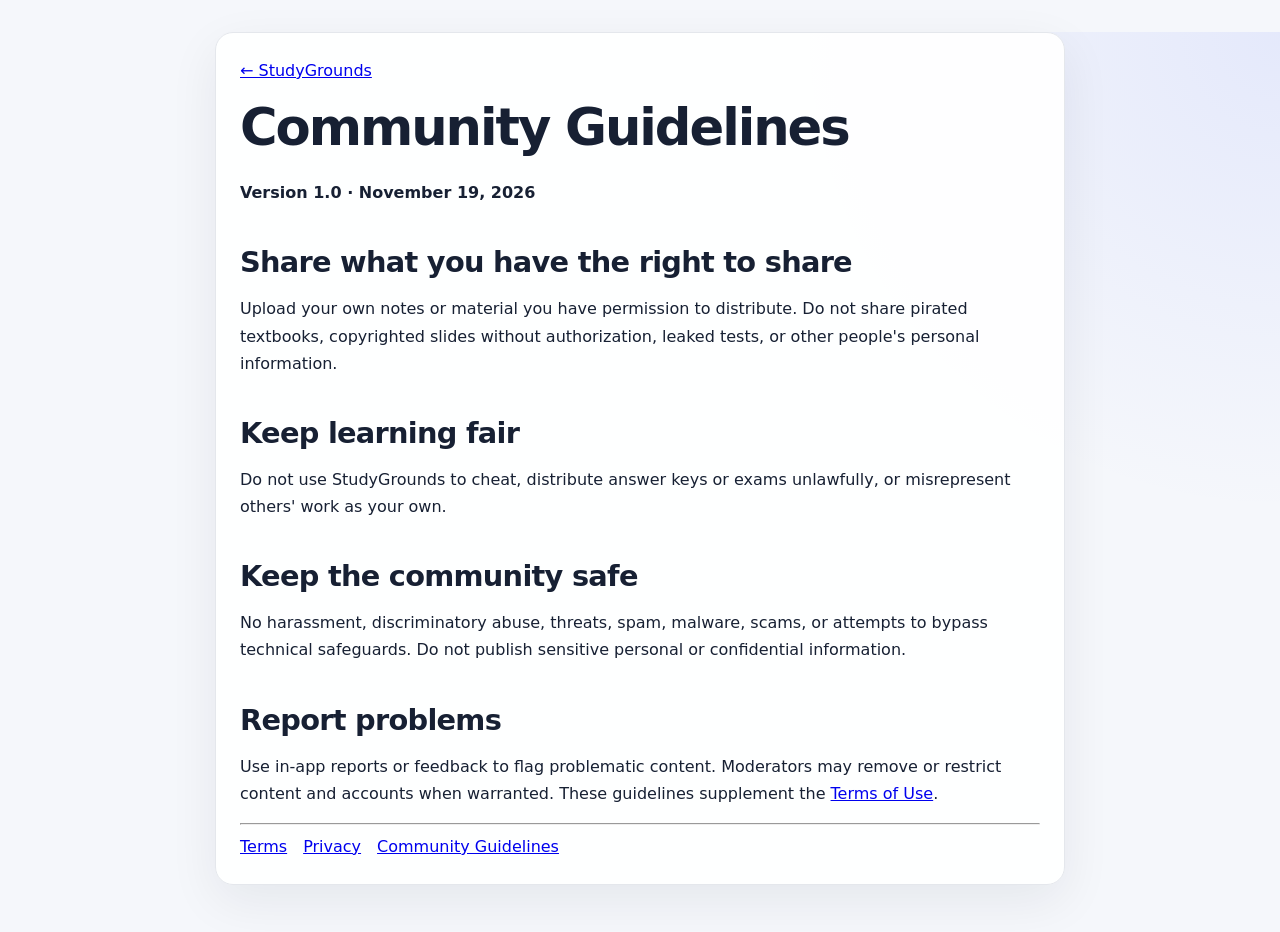
==== community-guidelines.html @ 86adb12e "feat(legal): add versioned legal content and acceptance components" ====
<!DOCTYPE html><html lang="en"><head><meta charset="UTF-8"><meta name="viewport" content="width=device-width,initial-scale=1"><meta name="robots" content="index,follow"><title>Community Guidelines | StudyGrounds</title><link rel="stylesheet" href="/styles.css"><style>.legal-document{max-width:850px;margin:2rem auto;padding:1.5rem;line-height:1.7}.legal-document h2{margin-top:2rem}.legal-links{display:flex;gap:1rem;flex-wrap:wrap}</style></head><body><main class="legal-document card"><a href="/">← StudyGrounds</a><h1>Community Guidelines</h1><p><strong>Version 1.0 · November 19, 2026</strong></p>
<h2>Share what you have the right to share</h2><p>Upload your own notes or material you have permission to distribute. Do not share pirated textbooks, copyrighted slides without authorization, leaked tests, or other people's personal information.</p>
<h2>Keep learning fair</h2><p>Do not use StudyGrounds to cheat, distribute answer keys or exams unlawfully, or misrepresent others' work as your own.</p>
<h2>Keep the community safe</h2><p>No harassment, discriminatory abuse, threats, spam, malware, scams, or attempts to bypass technical safeguards. Do not publish sensitive personal or confidential information.</p>
<h2>Report problems</h2><p>Use in-app reports or feedback to flag problematic content. Moderators may remove or restrict content and accounts when warranted. These guidelines supplement the <a href="/terms.html">Terms of Use</a>.</p><hr><nav class="legal-links" aria-label="Legal documents"><a href="/terms.html">Terms</a><a href="/privacy.html">Privacy</a><a href="/community-guidelines.html">Community Guidelines</a></nav></main></body></html>
---- styles.css ----
[hidden] {
    display: none !important;
}

:root {
    font-family: Inter, ui-sans-serif, system-ui, -apple-system, BlinkMacSystemFont, "Segoe UI", sans-serif;
    color: #172033;
    background: #f5f7fb;
    font-synthesis: none;
}

* {
    box-sizing: border-box;
}

body {
    margin: 0;
    min-height: 100vh;
    background:
        radial-gradient(circle at top right, rgba(83, 109, 254, 0.10), transparent 30rem),
        #f5f7fb;
}

button,
input {
    font: inherit;
}

button {
    cursor: pointer;
}

.site-header,
.app-shell {
    width: min(1120px, calc(100% - 32px));
    margin: 0 auto;
}

.site-header {
    display: flex;
    justify-content: space-between;
    gap: 32px;
    align-items: flex-start;
    padding: 48px 0 28px;
}

h1,
h2,
h3,
p {
    margin-top: 0;
}

h1 {
    margin-bottom: 8px;
    font-size: clamp(2rem, 4vw, 3.3rem);
    letter-spacing: -0.04em;
}

h2 {
    margin-bottom: 8px;
    font-size: 1.8rem;
    letter-spacing: -0.025em;
}

h3 {
    margin-bottom: 6px;
    font-size: 1.15rem;
}

.subtitle,
.card-heading p,
.hero-card p,
.note-meta,
.empty-state p {
    color: #667085;
}

.eyebrow {
    margin-bottom: 8px;
    color: #4655d6;
    font-size: 0.78rem;
    font-weight: 800;
    letter-spacing: 0.12em;
    text-transform: uppercase;
}

.auth-bar {
    display: flex;
    flex-wrap: wrap;
    gap: 10px;
    align-items: center;
    justify-content: flex-end;
    padding-top: 6px;
}

#auth-status {
    color: #475467;
    font-size: 0.9rem;
}

.app-shell {
    padding-bottom: 64px;
}

.hero-card,
.card,
.status-card,
.note-card {
    border: 1px solid #e4e7ec;
    background: rgba(255, 255, 255, 0.95);
    box-shadow: 0 16px 50px rgba(16, 24, 40, 0.07);
}

.hero-card {
    display: flex;
    align-items: center;
    justify-content: space-between;
    gap: 32px;
    padding: 40px;
    border-radius: 24px;
}

.hero-card > div {
    max-width: 680px;
}

.button {
    border: 0;
    border-radius: 10px;
    padding: 10px 16px;
    font-weight: 700;
    transition: transform 120ms ease, opacity 120ms ease, background 120ms ease;
}

.button:hover {
    transform: translateY(-1px);
}

.button:disabled {
    cursor: not-allowed;
    opacity: 0.6;
    transform: none;
}

.button-primary {
    background: #4655d6;
    color: #fff;
}

.button-primary:hover {
    background: #3947bc;
}

.button-secondary {
    background: #eef0ff;
    color: #3440a5;
}

.button-text {
    padding: 8px 10px;
    background: transparent;
    color: #667085;
}

.dashboard-toolbar,
.card-heading,
.form-actions,
.note-card-footer {
    display: flex;
    align-items: center;
    justify-content: space-between;
    gap: 16px;
}

.dashboard-toolbar {
    margin: 10px 0 24px;
}

.card {
    margin-bottom: 24px;
    padding: 24px;
    border-radius: 18px;
}

.note-form {
    margin-top: 20px;
}

.note-form label {
    display: grid;
    gap: 7px;
    color: #344054;
    font-size: 0.88rem;
    font-weight: 700;
}

.note-form input {
    width: 100%;
    border: 1px solid #d0d5dd;
    border-radius: 10px;
    padding: 11px 12px;
    outline: none;
    background: #fff;
}

.note-form input:focus {
    border-color: #4655d6;
    box-shadow: 0 0 0 3px rgba(70, 85, 214, 0.12);
}

.form-grid {
    display: grid;
    grid-template-columns: repeat(2, minmax(0, 1fr));
    gap: 16px;
    margin-top: 16px;
}

.form-actions {
    margin-top: 20px;
}

.status-text {
    color: #667085;
    font-size: 0.9rem;
}

.status-text.error {
    color: #b42318;
}

.status-text.success {
    color: #027a48;
}

.status-card {
    padding: 18px 20px;
    border-radius: 14px;
    color: #667085;
}

.notes-grid {
    display: grid;
    grid-template-columns: repeat(auto-fill, minmax(280px, 1fr));
    gap: 18px;
    margin-top: 18px;
}

.note-card {
    display: flex;
    min-height: 230px;
    flex-direction: column;
    padding: 22px;
    border-radius: 18px;
}

.note-card h3 {
    margin-bottom: 8px;
}

.note-meta {
    display: flex;
    flex-wrap: wrap;
    gap: 8px;
    margin-bottom: 18px;
    font-size: 0.86rem;
}

.badge {
    display: inline-flex;
    align-items: center;
    width: fit-content;
    margin-bottom: 14px;
    border-radius: 999px;
    padding: 5px 9px;
    background: #f2f4f7;
    color: #475467;
    font-size: 0.76rem;
    font-weight: 800;
    text-transform: capitalize;
}

.note-card-footer {
    margin-top: auto;
    align-items: flex-end;
}

.note-date {
    color: #98a2b3;
    font-size: 0.78rem;
}

.upload-block {
    display: grid;
    gap: 7px;
    justify-items: end;
}

.upload-status {
    max-width: 170px;
    color: #667085;
    font-size: 0.76rem;
    text-align: right;
}

.upload-status.error {
    color: #b42318;
}

.upload-status.success {
    color: #027a48;
}

.empty-state {
    grid-column: 1 / -1;
    padding: 48px 24px;
    border: 1px dashed #cfd4dc;
    border-radius: 18px;
    background: rgba(255, 255, 255, 0.6);
    text-align: center;
}

@media (max-width: 720px) {
    .site-header,
    .hero-card,
    .dashboard-toolbar,
    .card-heading,
    .form-actions {
        align-items: stretch;
        flex-direction: column;
    }

    .auth-bar {
        justify-content: flex-start;
    }

    .hero-card {
        padding: 28px;
    }

    .form-grid {
        grid-template-columns: 1fr;
    }
}


.app-nav {
    display: flex;
    gap: 10px;
    margin: 0 0 26px;
}

.nav-button {
    border: 1px solid #d0d5dd;
    border-radius: 10px;
    padding: 10px 16px;
    background: #fff;
    color: #475467;
    font-weight: 800;
}

.nav-button.active {
    border-color: #4655d6;
    background: #eef0ff;
    color: #3440a5;
}

.note-form textarea,
.search-row input,
.search-row select {
    width: 100%;
    border: 1px solid #d0d5dd;
    border-radius: 10px;
    padding: 11px 12px;
    outline: none;
    background: #fff;
    font: inherit;
}

.note-form textarea:focus,
.search-row input:focus,
.search-row select:focus {
    border-color: #4655d6;
    box-shadow: 0 0 0 3px rgba(70, 85, 214, 0.12);
}

.description-field {
    margin-top: 16px;
}

.note-description {
    margin: 4px 0 20px;
    color: #475467;
    line-height: 1.55;
}

.note-actions {
    display: flex;
    gap: 8px;
    flex-wrap: wrap;
    justify-content: flex-end;
}

.search-row {
    display: grid;
    grid-template-columns: minmax(230px, 1fr) minmax(135px, auto) minmax(145px, auto) minmax(135px, auto) auto auto;
    gap: 10px;
    margin-bottom: 18px;
}

.public-file-list {
    display: grid;
    gap: 10px;
    margin-top: 20px;
}

.public-file-link {
    display: flex;
    justify-content: space-between;
    gap: 16px;
    align-items: center;
    padding: 14px 16px;
    border: 1px solid #e4e7ec;
    border-radius: 12px;
    color: #3440a5;
    background: #fafaff;
    text-decoration: none;
    font-weight: 700;
}

@media (max-width: 720px) {
    .search-row {
        grid-template-columns: 1fr;
    }
}


.source-viewer-list {
    display: grid;
    gap: 22px;
    margin-top: 18px;
}

.source-viewer-card {
    overflow: hidden;
    border: 1px solid #e4e7ec;
    border-radius: 16px;
    background: #fff;
}

.source-viewer-header {
    display: flex;
    align-items: center;
    justify-content: space-between;
    gap: 16px;
    padding: 16px 18px;
    border-bottom: 1px solid #eef1f5;
    background: #fafbff;
}

.source-viewer-header h3 {
    margin-bottom: 4px;
}

.source-viewer-header p {
    margin: 0;
    color: #667085;
    font-size: 0.84rem;
}

.source-pdf-frame {
    display: block;
    width: 100%;
    height: min(78vh, 920px);
    min-height: 620px;
    border: 0;
    background: #f2f4f7;
}

.source-image-wrap {
    display: flex;
    justify-content: center;
    padding: 18px;
    background: #f8f9fc;
}

.source-image {
    display: block;
    max-width: 100%;
    max-height: 85vh;
    object-fit: contain;
    border-radius: 10px;
    box-shadow: 0 8px 30px rgba(16, 24, 40, 0.10);
}

@media (max-width: 720px) {
    .source-viewer-header {
        align-items: stretch;
        flex-direction: column;
    }

    .source-pdf-frame {
        min-height: 520px;
        height: 72vh;
    }
}


.owner-source-list {
    display: grid;
    gap: 8px;
    margin: -4px 0 18px;
}

.owner-source-row {
    display: flex;
    align-items: center;
    justify-content: space-between;
    gap: 10px;
    padding: 9px 10px;
    border: 1px solid #e4e7ec;
    border-radius: 10px;
    background: #fafbff;
    color: #475467;
    font-size: 0.82rem;
}

.owner-source-row > span {
    min-width: 0;
    overflow: hidden;
    text-overflow: ellipsis;
    white-space: nowrap;
}

.button-danger {
    background: #fff1f0;
    color: #b42318;
}

.button-danger:hover {
    background: #fee4e2;
}

.button-danger-text {
    flex: 0 0 auto;
    padding: 5px 8px;
    background: transparent;
    color: #b42318;
    font-size: 0.78rem;
}


.owner-source-list {
    width: 100%;
    min-width: 0;
}

.owner-source-row {
    width: 100%;
    max-width: 100%;
    min-width: 0;
    overflow: hidden;
}

.owner-source-row > span {
    flex: 1 1 auto;
    width: 0;
}

.note-card {
    min-width: 0;
}


.owner-source-info {
    display: grid;
    min-width: 0;
    flex: 1 1 auto;
    gap: 2px;
}

.owner-source-info > span {
    overflow: hidden;
    text-overflow: ellipsis;
    white-space: nowrap;
}

.owner-source-info small {
    color: #98a2b3;
}

.source-actions {
    display: flex;
    flex: 0 0 auto;
    flex-wrap: wrap;
    gap: 4px;
    justify-content: flex-end;
}

.button-mini {
    padding: 5px 7px;
    background: #f2f4f7;
    color: #475467;
    font-size: 0.74rem;
}

.button-mini:hover {
    background: #e4e7ec;
}

.pagination-row {
    display: flex;
    align-items: center;
    justify-content: center;
    gap: 14px;
    margin: 24px 0;
}

.profile-preview {
    margin: 16px 0 0;
    color: #475467;
    font-size: 0.9rem;
}

.public-detail-actions {
    display: flex;
    justify-content: flex-end;
    margin: -4px 0 20px;
}

@media (max-width: 720px) {
    .owner-source-row {
        align-items: stretch;
        flex-direction: column;
    }

    .source-actions {
        justify-content: flex-start;
    }

    .pagination-row {
        flex-wrap: wrap;
    }
}


.field-hint {
    color: #98a2b3;
    font-size: 0.78rem;
    font-weight: 500;
}

.copy-toast {
    position: fixed;
    z-index: 9999;
    pointer-events: none;
    border-radius: 8px;
    padding: 7px 10px;
    background: #172033;
    color: #fff;
    box-shadow: 0 8px 24px rgba(16, 24, 40, 0.18);
    font-size: 0.78rem;
    font-weight: 800;
    animation: copy-toast-fade 1.1s ease forwards;
}

@keyframes copy-toast-fade {
    0% { opacity: 0; transform: translateY(3px); }
    12%, 72% { opacity: 1; transform: translateY(0); }
    100% { opacity: 0; transform: translateY(-3px); }
}

.analytics-grid {
    display: grid;
    grid-template-columns: repeat(4, minmax(0, 1fr));
    gap: 14px;
    margin: 18px 0 24px;
}

.metric-card {
    display: grid;
    gap: 8px;
    padding: 20px;
    border: 1px solid #e4e7ec;
    border-radius: 16px;
    background: #fff;
    box-shadow: 0 10px 32px rgba(16, 24, 40, 0.05);
}

.metric-card span {
    color: #667085;
    font-size: 0.82rem;
    font-weight: 700;
}

.metric-card strong {
    color: #172033;
    font-size: 1.75rem;
    letter-spacing: -0.03em;
}

.analytics-detail-grid {
    display: grid;
    grid-template-columns: repeat(2, minmax(0, 1fr));
    gap: 18px;
}

.analytics-list {
    display: grid;
    gap: 8px;
    margin-top: 16px;
}

.analytics-list-row,
.analytics-recent-row {
    display: flex;
    align-items: center;
    justify-content: space-between;
    gap: 16px;
    padding: 10px 0;
    border-bottom: 1px solid #eef1f5;
}

.analytics-list-row:last-child,
.analytics-recent-row:last-child {
    border-bottom: 0;
}

.analytics-recent-row > div:first-child {
    display: grid;
    gap: 4px;
    min-width: 0;
}

.analytics-recent-row > div:first-child span {
    color: #667085;
    font-size: 0.82rem;
}

.analytics-recent-meta {
    display: flex;
    flex-wrap: wrap;
    gap: 10px;
    justify-content: flex-end;
    color: #667085;
    font-size: 0.78rem;
}

@media (max-width: 900px) {
    .analytics-grid {
        grid-template-columns: repeat(2, minmax(0, 1fr));
    }
}

@media (max-width: 720px) {
    .analytics-grid,
    .analytics-detail-grid {
        grid-template-columns: 1fr;
    }

    .analytics-recent-row {
        align-items: flex-start;
        flex-direction: column;
    }

    .analytics-recent-meta {
        justify-content: flex-start;
    }
}


.publish-toggle {
    display: inline-flex !important;
    grid-template-columns: auto 1fr !important;
    align-items: center;
    gap: 8px !important;
    margin-top: 16px;
    width: fit-content;
    color: #475467;
}

.publish-toggle input {
    width: auto;
    margin: 0;
}


.explore-controls {
    display: grid;
    gap: 12px;
    margin-bottom: 18px;
    padding: 16px;
    border: 1px solid #e4e7ec;
    border-radius: 16px;
    background: rgba(255, 255, 255, 0.9);
    box-shadow: 0 10px 30px rgba(16, 24, 40, 0.04);
}

.explore-search-line {
    display: grid;
    grid-template-columns: minmax(0, 1fr) auto;
    gap: 10px;
}

.explore-search-line input,
.explore-filter-line select {
    width: 100%;
    border: 1px solid #d0d5dd;
    border-radius: 10px;
    padding: 11px 12px;
    outline: none;
    background: #fff;
    font: inherit;
}

.explore-search-line input:focus,
.explore-filter-line select:focus {
    border-color: #4655d6;
    box-shadow: 0 0 0 3px rgba(70, 85, 214, 0.12);
}

.explore-filter-line,
.explore-results-bar {
    display: flex;
    align-items: center;
    justify-content: space-between;
    gap: 12px;
}

.explore-filter-group {
    display: flex;
    flex: 1 1 auto;
    flex-wrap: wrap;
    gap: 8px;
}

.explore-filter-group select {
    width: auto;
    min-width: 140px;
}

.explore-results-bar {
    padding-top: 4px;
    border-top: 1px solid #eef1f5;
}

.explore-results-bar > div {
    min-width: 0;
}

.active-filter-list {
    display: flex;
    flex-wrap: wrap;
    gap: 6px;
    margin-top: 6px;
}

.active-filter-chip {
    display: inline-flex;
    align-items: center;
    border-radius: 999px;
    padding: 4px 8px;
    background: #eef0ff;
    color: #3440a5;
    font-size: 0.74rem;
    font-weight: 700;
}

.active-filter-empty {
    color: #98a2b3;
    font-size: 0.76rem;
}

.public-notes-grid {
    display: grid;
    grid-template-columns: repeat(auto-fill, minmax(250px, 1fr));
    gap: 14px;
    margin-top: 14px;
}

.public-note-card {
    display: grid;
    min-width: 0;
    min-height: 220px;
    grid-template-rows: auto 1fr auto;
    gap: 14px;
    padding: 18px;
    border: 1px solid #e4e7ec;
    border-radius: 16px;
    background: rgba(255, 255, 255, 0.96);
    box-shadow: 0 8px 26px rgba(16, 24, 40, 0.045);
    cursor: pointer;
    outline: none;
    transition: transform 120ms ease, box-shadow 120ms ease, border-color 120ms ease;
}

.public-note-card:hover,
.public-note-card:focus-visible {
    transform: translateY(-2px);
    border-color: #b8c0ff;
    box-shadow: 0 14px 34px rgba(16, 24, 40, 0.08);
}

.public-note-card-top,
.public-note-card-footer,
.public-note-stats {
    display: flex;
    align-items: center;
    gap: 8px;
}

.public-note-card-top,
.public-note-card-footer {
    justify-content: space-between;
}

.subject-chip {
    display: inline-flex;
    min-width: 0;
    max-width: 70%;
    overflow: hidden;
    align-items: center;
    border-radius: 999px;
    padding: 5px 9px;
    background: #f2f4f7;
    color: #475467;
    font-size: 0.74rem;
    font-weight: 800;
    text-overflow: ellipsis;
    white-space: nowrap;
}

.public-note-card-body {
    min-width: 0;
}

.public-note-card-body h3 {
    display: -webkit-box;
    overflow: hidden;
    margin-bottom: 5px;
    -webkit-box-orient: vertical;
    -webkit-line-clamp: 2;
    line-height: 1.3;
}

.public-note-collection {
    overflow: hidden;
    margin-bottom: 10px;
    color: #667085;
    font-size: 0.8rem;
    font-weight: 700;
    text-overflow: ellipsis;
    white-space: nowrap;
}

.public-note-description {
    display: -webkit-box;
    overflow: hidden;
    margin: 0;
    color: #475467;
    font-size: 0.88rem;
    line-height: 1.45;
    -webkit-box-orient: vertical;
    -webkit-line-clamp: 3;
}

.public-note-card-footer {
    padding-top: 12px;
    border-top: 1px solid #eef1f5;
    color: #667085;
    font-size: 0.76rem;
}

.public-note-card-footer > span:first-child {
    overflow: hidden;
    min-width: 0;
    text-overflow: ellipsis;
    white-space: nowrap;
}

.public-note-stats {
    flex: 0 0 auto;
    color: #98a2b3;
    white-space: nowrap;
}

@media (min-width: 1100px) {
    .public-notes-grid {
        grid-template-columns: repeat(3, minmax(0, 1fr));
    }
}

@media (max-width: 760px) {
    .explore-search-line {
        grid-template-columns: 1fr;
    }

    .explore-filter-line,
    .explore-results-bar {
        align-items: stretch;
        flex-direction: column;
    }

    .explore-filter-group {
        display: grid;
        grid-template-columns: 1fr;
        width: 100%;
    }

    .explore-filter-group select {
        width: 100%;
        min-width: 0;
    }

    .public-notes-grid {
        grid-template-columns: 1fr;
    }

    .public-note-card-footer {
        align-items: flex-start;
        flex-direction: column;
    }
}


.settings-profile-card {
    padding: 20px 24px;
}

.settings-profile-card .card-heading {
    align-items: flex-start;
}

.settings-profile-card .card-heading p {
    margin-bottom: 0;
}

.settings-profile-card .note-form {
    margin-top: 14px;
}

.settings-profile-card .form-grid {
    margin-top: 0;
}

.settings-profile-card .profile-preview {
    margin: 10px 0 0;
}

.settings-profile-card .form-actions {
    margin-top: 12px;
}

@media (min-width: 760px) {
    .settings-profile-card .form-actions {
        justify-content: flex-end;
    }
}


.settings-profile-card {
    width: min(720px, 100%);
    margin-right: auto;
    padding: 16px 18px;
}

.settings-profile-heading {
    display: flex;
    align-items: flex-start;
    justify-content: space-between;
    gap: 16px;
}

.settings-profile-heading h3 {
    margin-bottom: 3px;
}

.settings-profile-heading > div > p {
    margin: 0;
    color: #667085;
    font-size: 0.84rem;
}

.settings-profile-card .profile-preview {
    flex: 0 0 auto;
    margin: 2px 0 0;
    color: #667085;
    font-size: 0.8rem;
    white-space: nowrap;
}

.settings-profile-form {
    display: grid;
    grid-template-columns: minmax(0, 1fr) minmax(0, 1fr) auto;
    gap: 10px;
    align-items: end;
    margin-top: 12px;
}

.settings-profile-form label {
    display: grid;
    gap: 5px;
    color: #344054;
    font-size: 0.8rem;
    font-weight: 700;
}

.settings-profile-form input {
    width: 100%;
    border: 1px solid #d0d5dd;
    border-radius: 9px;
    padding: 9px 10px;
    outline: none;
    background: #fff;
    font: inherit;
}

.settings-profile-form input:focus {
    border-color: #4655d6;
    box-shadow: 0 0 0 3px rgba(70, 85, 214, 0.12);
}

.settings-profile-action {
    display: grid;
    justify-items: end;
    gap: 5px;
}

.settings-profile-action .status-text {
    max-width: 180px;
    font-size: 0.76rem;
    text-align: right;
}

@media (max-width: 760px) {
    .settings-profile-card {
        width: 100%;
    }

    .settings-profile-heading {
        flex-direction: column;
        gap: 6px;
    }

    .settings-profile-card .profile-preview {
        white-space: normal;
    }

    .settings-profile-form {
        grid-template-columns: 1fr;
    }

    .settings-profile-action {
        justify-items: stretch;
    }

    .settings-profile-action .status-text {
        max-width: none;
        text-align: left;
    }
}


.search-select {
    position: relative;
}

.search-select-input-row {
    display: grid;
    grid-template-columns: minmax(0, 1fr) auto;
    border: 1px solid #d0d5dd;
    border-radius: 10px;
    background: #fff;
    overflow: hidden;
}

.search-select-input-row:focus-within {
    border-color: #4655d6;
    box-shadow: 0 0 0 3px rgba(70, 85, 214, 0.12);
}

.search-select-input-row input {
    border: 0 !important;
    border-radius: 0 !important;
    box-shadow: none !important;
    padding-right: 6px;
}

.search-select-toggle {
    width: 42px;
    border: 0;
    border-left: 1px solid #eef1f5;
    background: #fff;
    color: #475467;
    font-size: 0.9rem;
}

.search-select-toggle:hover {
    background: #f8f9fc;
}

.search-select-menu {
    position: absolute;
    z-index: 40;
    top: calc(100% + 6px);
    left: 0;
    right: 0;
    max-height: 240px;
    overflow-y: auto;
    border: 1px solid #d0d5dd;
    border-radius: 12px;
    background: #fff;
    box-shadow: 0 14px 34px rgba(16, 24, 40, 0.14);
    padding: 6px;
}

.search-select-option {
    display: block;
    width: 100%;
    border: 0;
    border-radius: 8px;
    padding: 9px 10px;
    background: transparent;
    color: #344054;
    text-align: left;
    font: inherit;
}

.search-select-option:hover,
.search-select-option:focus {
    background: #eef0ff;
    color: #3440a5;
    outline: none;
}

.search-select-empty {
    padding: 10px;
    color: #667085;
    font-size: 0.82rem;
    font-weight: 500;
}


.note-card-owner {
    display: grid;
    min-height: 0;
    grid-template-rows: auto 1fr auto auto;
    gap: 14px;
    padding: 20px;
}

.owner-card-header,
.owner-card-summary,
.owner-card-actions,
.owner-manage-heading,
.owner-danger-row {
    display: flex;
    align-items: center;
    justify-content: space-between;
    gap: 12px;
}

.owner-card-header .badge {
    margin-bottom: 0;
}

.owner-card-body {
    min-width: 0;
}

.owner-card-body h3 {
    margin-bottom: 6px;
}

.owner-card-body .note-meta {
    margin-bottom: 10px;
}

.owner-note-description {
    display: -webkit-box;
    overflow: hidden;
    margin: 0;
    color: #475467;
    line-height: 1.5;
    -webkit-box-orient: vertical;
    -webkit-line-clamp: 3;
}

.owner-card-summary {
    min-height: 24px;
    color: #667085;
    font-size: 0.8rem;
}

.owner-card-summary .upload-status {
    max-width: 55%;
    text-align: right;
}

.owner-card-actions {
    padding-top: 12px;
    border-top: 1px solid #eef1f5;
}

.owner-primary-action {
    margin-right: auto;
}

.manage-toggle {
    flex: 0 0 auto;
}

.owner-manage-panel {
    margin-top: 2px;
    padding-top: 14px;
    border-top: 1px solid #eef1f5;
}

.owner-manage-section {
    display: grid;
    gap: 10px;
}

.owner-manage-heading > div {
    display: flex;
    align-items: baseline;
    gap: 8px;
}

.owner-manage-heading span {
    color: #98a2b3;
    font-size: 0.76rem;
}

.owner-source-list-compact {
    margin: 0;
}

.owner-danger-row {
    margin-top: 14px;
    padding-top: 12px;
    border-top: 1px solid #f2d6d3;
    color: #667085;
    font-size: 0.78rem;
}

.manage-empty {
    margin: 0;
    color: #98a2b3;
    font-size: 0.8rem;
}

@media (max-width: 720px) {
    .owner-card-actions,
    .owner-manage-heading,
    .owner-danger-row {
        align-items: stretch;
        flex-direction: column;
    }

    .owner-primary-action {
        width: 100%;
        margin-right: 0;
    }

    .owner-card-actions .button,
    .owner-manage-heading .button,
    .owner-danger-row .button {
        width: 100%;
    }

    .owner-card-summary {
        align-items: flex-start;
        flex-direction: column;
    }

    .owner-card-summary .upload-status {
        max-width: none;
        text-align: left;
    }
}


#public-note-detail {
    padding: 0;
    overflow: hidden;
}

#close-public-note {
    margin: 18px 20px 0;
}

.public-note-hero {
    display: grid;
    grid-template-columns: minmax(0, 1fr) auto;
    gap: 28px;
    padding: 24px 28px 28px;
    border-bottom: 1px solid #eef1f5;
}

.public-note-hero-main {
    min-width: 0;
}

.public-note-taxonomy {
    display: flex;
    flex-wrap: wrap;
    align-items: center;
    gap: 8px;
    margin-bottom: 10px;
}

.public-topic-label {
    color: #667085;
    font-size: 0.82rem;
    font-weight: 700;
}

.public-note-hero h2 {
    margin-bottom: 10px;
    font-size: clamp(1.8rem, 3vw, 2.45rem);
}

.public-note-full-description {
    max-width: 760px;
    margin: 0;
    color: #475467;
    line-height: 1.6;
}

.public-note-hero-side {
    display: grid;
    align-content: start;
    justify-items: end;
    gap: 14px;
    min-width: 180px;
}

.public-note-byline {
    display: grid;
    gap: 4px;
    color: #667085;
    font-size: 0.8rem;
    text-align: right;
}

.public-note-byline strong {
    color: #344054;
    font-size: 0.9rem;
}

.public-sources-section {
    padding: 24px 28px 30px;
}

.public-sources-heading {
    display: flex;
    align-items: end;
    justify-content: space-between;
    gap: 16px;
    margin-bottom: 14px;
}

.public-sources-heading .eyebrow {
    margin-bottom: 4px;
}

.public-sources-heading h3 {
    margin-bottom: 0;
}

.public-source-index {
    display: flex;
    flex-wrap: wrap;
    gap: 8px;
    margin-bottom: 18px;
}

.public-source-index-item {
    display: inline-flex;
    max-width: 100%;
    align-items: center;
    gap: 8px;
    border: 1px solid #e4e7ec;
    border-radius: 10px;
    padding: 8px 10px;
    background: #fafbff;
    color: #344054;
    text-decoration: none;
    font-size: 0.8rem;
}

.public-source-index-item:hover {
    border-color: #b8c0ff;
    background: #f5f6ff;
}

.public-source-index-item > span {
    display: inline-grid;
    width: 22px;
    height: 22px;
    flex: 0 0 auto;
    place-items: center;
    border-radius: 999px;
    background: #eef0ff;
    color: #3440a5;
    font-size: 0.72rem;
    font-weight: 800;
}

.public-source-index-item strong {
    overflow: hidden;
    text-overflow: ellipsis;
    white-space: nowrap;
}

.source-viewer-list {
    gap: 18px;
    margin-top: 0;
}

.source-viewer-card {
    scroll-margin-top: 18px;
}

.source-viewer-header {
    padding: 14px 16px;
}

.source-pdf-frame {
    height: min(72vh, 820px);
    min-height: 560px;
}

@media (max-width: 760px) {
    .public-note-hero {
        grid-template-columns: 1fr;
        padding: 20px;
    }

    .public-note-hero-side {
        justify-items: start;
        min-width: 0;
    }

    .public-note-byline {
        text-align: left;
    }

    .public-sources-section {
        padding: 20px;
    }

    .public-sources-heading {
        align-items: flex-start;
        flex-direction: column;
    }

    #close-public-note {
        margin-left: 12px;
    }
}


.source-viewer-actions {
    display: flex;
    flex-wrap: wrap;
    align-items: center;
    justify-content: flex-end;
    gap: 8px;
}

.office-preview-wrap {
    background: #f8f9fc;
}

.source-office-frame {
    display: block;
    width: 100%;
    height: min(72vh, 820px);
    min-height: 560px;
    border: 0;
    background: #fff;
}

.office-preview-note {
    margin: 0;
    padding: 9px 14px;
    border-top: 1px solid #eef1f5;
    color: #667085;
    background: #fafbff;
    font-size: 0.76rem;
}

@media (max-width: 720px) {
    .source-viewer-actions {
        align-items: stretch;
        flex-direction: column;
    }

    .source-viewer-actions .button {
        width: 100%;
        text-align: center;
    }

    .source-office-frame {
        height: 68vh;
        min-height: 500px;
    }
}


.native-sheet-preview {
    background: #fff;
}

.sheet-preview-loading,
.sheet-preview-error {
    margin: 0;
    padding: 28px;
    color: #667085;
    text-align: center;
}

.sheet-preview-error {
    color: #b42318;
}

.sheet-tabs {
    display: flex;
    gap: 6px;
    overflow-x: auto;
    padding: 10px 12px;
    border-bottom: 1px solid #e4e7ec;
    background: #fafbff;
}

.sheet-tab {
    flex: 0 0 auto;
    border: 1px solid #d0d5dd;
    border-radius: 8px;
    padding: 7px 10px;
    background: #fff;
    color: #475467;
    font-size: 0.78rem;
    font-weight: 700;
}

.sheet-tab.active {
    border-color: #4655d6;
    background: #eef0ff;
    color: #3440a5;
}

.sheet-table-scroll {
    max-height: 620px;
    overflow: auto;
    background: #fff;
}

.sheet-preview-table {
    width: max-content;
    min-width: 100%;
    border-collapse: collapse;
    font-size: 0.82rem;
}

.sheet-preview-table th,
.sheet-preview-table td {
    min-width: 96px;
    max-width: 280px;
    border: 1px solid #e4e7ec;
    padding: 8px 10px;
    overflow-wrap: anywhere;
    vertical-align: top;
    background: #fff;
}

.sheet-preview-table thead th,
.sheet-preview-table tbody th {
    position: sticky;
    z-index: 2;
    min-width: 48px;
    background: #f8f9fc;
    color: #667085;
    font-weight: 700;
    text-align: center;
}

.sheet-preview-table thead th {
    top: 0;
}

.sheet-preview-table tbody th {
    left: 0;
    z-index: 1;
}

.sheet-corner {
    left: 0;
    z-index: 3 !important;
}

.sheet-preview-limit {
    margin: 0;
    padding: 8px 12px;
    border-top: 1px solid #eef1f5;
    color: #667085;
    background: #fafbff;
    font-size: 0.76rem;
}


.native-ppt-preview {
    background: #f8f9fc;
}

.ppt-preview-loading,
.ppt-preview-error {
    margin: 0;
    padding: 28px;
    color: #667085;
    text-align: center;
}

.ppt-preview-error {
    color: #b42318;
}

.ppt-preview-summary {
    display: flex;
    flex-wrap: wrap;
    align-items: center;
    justify-content: space-between;
    gap: 8px;
    padding: 10px 14px;
    border-bottom: 1px solid #e4e7ec;
    background: #fafbff;
    color: #667085;
    font-size: 0.78rem;
}

.ppt-slide-list {
    display: grid;
    gap: 14px;
    max-height: 720px;
    overflow-y: auto;
    padding: 16px;
}

.ppt-slide-card {
    display: grid;
    grid-template-columns: 88px minmax(0, 1fr);
    gap: 16px;
    border: 1px solid #e4e7ec;
    border-radius: 14px;
    padding: 16px;
    background: #fff;
    box-shadow: 0 6px 18px rgba(16, 24, 40, 0.04);
}

.ppt-slide-number {
    align-self: start;
    border-radius: 10px;
    padding: 8px 10px;
    background: #eef0ff;
    color: #3440a5;
    font-size: 0.78rem;
    font-weight: 800;
    text-align: center;
}

.ppt-slide-content {
    min-width: 0;
}

.ppt-slide-content h4 {
    margin: 0 0 10px;
    color: #172033;
    font-size: 1rem;
}

.ppt-slide-content ul {
    display: grid;
    gap: 6px;
    margin: 0;
    padding-left: 20px;
    color: #475467;
    line-height: 1.5;
}

.ppt-slide-content p {
    margin: 0;
    color: #98a2b3;
    font-size: 0.86rem;
}

@media (max-width: 720px) {
    .ppt-slide-card {
        grid-template-columns: 1fr;
    }

    .ppt-slide-number {
        width: fit-content;
    }
}


/* Public SEO / discovery content */
.seo-home-section {
    width: min(1120px, 100%);
    margin: 48px auto 16px;
    padding: 30px;
    border: 1px solid #e4e7ec;
    border-radius: 20px;
    background: rgba(255, 255, 255, 0.92);
}

.seo-home-section > p:not(.eyebrow):not(.seo-home-link) {
    max-width: 820px;
    color: #667085;
    line-height: 1.7;
}

.seo-home-grid,
.seo-content-grid {
    display: grid;
    grid-template-columns: repeat(3, minmax(0, 1fr));
    gap: 16px;
    margin-top: 22px;
}

.seo-home-grid article,
.seo-content-grid article {
    padding: 18px;
    border: 1px solid #eef1f5;
    border-radius: 14px;
    background: #fafbff;
}

.seo-home-grid p,
.seo-content-grid p {
    margin-bottom: 0;
    color: #667085;
    line-height: 1.6;
}

.seo-home-link {
    margin: 22px 0 0;
}

.seo-home-link a,
.seo-page-footer a,
.seo-brand {
    color: #3440a5;
    font-weight: 750;
    text-decoration: none;
}

.seo-page-header,
.seo-page,
.seo-page-footer {
    width: min(1040px, calc(100% - 32px));
    margin: 0 auto;
}

.seo-page-header {
    display: flex;
    align-items: center;
    justify-content: space-between;
    gap: 16px;
    padding: 28px 0;
}

.seo-brand {
    color: #172033;
    font-size: 1.25rem;
    font-weight: 850;
    letter-spacing: -0.03em;
}

.seo-page {
    padding-bottom: 56px;
}

.seo-page-hero,
.seo-content-section {
    padding: 32px;
    border: 1px solid #e4e7ec;
    border-radius: 20px;
    background: rgba(255, 255, 255, 0.94);
}

.seo-page-hero h1 {
    max-width: 760px;
    font-size: clamp(2.2rem, 6vw, 4.2rem);
    line-height: 1.02;
}

.seo-lead {
    max-width: 780px;
    color: #667085;
    font-size: 1.06rem;
    line-height: 1.7;
}

.seo-page-actions {
    display: flex;
    flex-wrap: wrap;
    gap: 10px;
    margin-top: 22px;
}

.seo-content-grid {
    grid-template-columns: repeat(2, minmax(0, 1fr));
    margin: 20px 0;
}

.seo-content-grid article {
    background: rgba(255, 255, 255, 0.94);
}

.seo-content-section {
    margin-top: 20px;
}

.seo-content-section p {
    color: #667085;
    line-height: 1.7;
}

.seo-page-footer {
    display: flex;
    justify-content: space-between;
    gap: 16px;
    padding: 24px 0 40px;
    color: #667085;
    font-size: 0.86rem;
}

@media (max-width: 760px) {
    .seo-home-grid,
    .seo-content-grid {
        grid-template-columns: 1fr;
    }

    .seo-page-header,
    .seo-page-footer {
        align-items: flex-start;
        flex-direction: column;
    }

    .seo-page-hero,
    .seo-content-section,
    .seo-home-section {
        padding: 22px;
    }
}


.app-notice-toast {
    position: fixed;
    z-index: 10000;
    left: 50%;
    bottom: 28px;
    width: min(520px, calc(100% - 32px));
    transform: translateX(-50%);
    border: 1px solid #d7dcff;
    border-radius: 12px;
    padding: 12px 16px;
    background: #172033;
    color: #fff;
    box-shadow: 0 14px 38px rgba(16, 24, 40, 0.22);
    font-size: 0.88rem;
    font-weight: 700;
    line-height: 1.45;
    text-align: center;
    opacity: 1;
    transition: opacity 180ms ease, transform 180ms ease;
}

.app-notice-toast.leaving {
    opacity: 0;
    transform: translate(-50%, 6px);
}


.app-notice-toast.success {
    background: #175c3a;
}

.app-notice-toast.error {
    background: #8f1d18;
}

.app-notice-toast.warning {
    background: #7a4d00;
}


.native-document-preview {
    background: #f8f9fc;
}

.document-preview-loading,
.document-preview-error {
    margin: 0;
    padding: 28px;
    color: #667085;
    text-align: center;
}

.document-preview-error {
    color: #b42318;
}

.document-preview-toolbar {
    display: flex;
    flex-wrap: wrap;
    align-items: center;
    justify-content: space-between;
    gap: 8px 14px;
    padding: 10px 14px;
    border-bottom: 1px solid #e4e7ec;
    background: #fafbff;
    color: #667085;
    font-size: 0.78rem;
}

.document-preview-toolbar strong {
    color: #344054;
}

.document-preview-body {
    max-height: 760px;
    overflow-y: auto;
    padding: 28px 32px;
    background: #fff;
    color: #344054;
    line-height: 1.65;
}

.document-preview-body h1,
.document-preview-body h2,
.document-preview-body h3,
.document-preview-body h4,
.document-preview-body h5,
.document-preview-body h6 {
    margin: 1.2em 0 0.45em;
    color: #172033;
    line-height: 1.25;
}

.document-preview-body h1:first-child,
.document-preview-body h2:first-child,
.document-preview-body h3:first-child {
    margin-top: 0;
}

.document-preview-body p {
    margin: 0 0 1em;
    white-space: pre-wrap;
}

.document-table-scroll {
    overflow-x: auto;
    margin: 18px 0;
    border: 1px solid #e4e7ec;
    border-radius: 10px;
}

.document-preview-table {
    width: max-content;
    min-width: 100%;
    border-collapse: collapse;
    font-size: 0.84rem;
}

.document-preview-table td {
    min-width: 120px;
    max-width: 320px;
    border: 1px solid #e4e7ec;
    padding: 9px 11px;
    background: #fff;
    overflow-wrap: anywhere;
    vertical-align: top;
}

.document-preview-limit,
.document-table-empty {
    margin: 8px 0 18px;
    color: #667085;
    font-size: 0.76rem;
}

@media (max-width: 720px) {
    .document-preview-body {
        padding: 20px;
    }
}


.search-select-option.keyboard-active,
.search-select-option[aria-selected="true"] {
    background: #eef0ff;
    color: #3440a5;
    outline: none;
}


.public-note-seo-link {
    color: inherit;
    text-decoration: none;
}

.public-note-seo-link:hover,
.public-note-seo-link:focus-visible {
    color: #3440a5;
    text-decoration: underline;
    text-underline-offset: 3px;
}

.seo-note-body {
    min-height: 100vh;
    background:
        radial-gradient(circle at top left, rgba(88, 101, 242, 0.08), transparent 34%),
        #f7f8fc;
}

.seo-note-shell {
    width: min(920px, calc(100% - 32px));
    margin: 0 auto;
    padding: 32px 0 56px;
}

.seo-note-brand {
    display: inline-block;
    margin-bottom: 24px;
    color: #172033;
    font-size: 1.35rem;
    font-weight: 850;
    letter-spacing: -0.03em;
    text-decoration: none;
}

.seo-note-card {
    padding: clamp(24px, 5vw, 48px);
    border: 1px solid #e4e7ec;
    border-radius: 22px;
    background: rgba(255, 255, 255, 0.96);
    box-shadow: 0 18px 48px rgba(16, 24, 40, 0.07);
}

.seo-note-card h1 {
    max-width: 780px;
    margin: 8px 0 12px;
    color: #172033;
    font-size: clamp(2rem, 6vw, 3.8rem);
    line-height: 1.05;
    letter-spacing: -0.045em;
}

.seo-note-taxonomy,
.seo-note-meta,
.seo-note-footer {
    color: #667085;
}

.seo-note-taxonomy {
    font-weight: 700;
}

.seo-note-description {
    max-width: 760px;
    margin: 22px 0;
    color: #475467;
    font-size: 1.08rem;
    line-height: 1.75;
}

.seo-note-meta {
    display: flex;
    flex-wrap: wrap;
    gap: 8px 18px;
    padding-bottom: 24px;
    border-bottom: 1px solid #eef1f5;
    font-size: 0.9rem;
}

.seo-note-sources {
    margin: 28px 0;
}

.seo-note-sources h2 {
    margin-bottom: 12px;
    color: #172033;
}

.seo-note-sources ul {
    display: grid;
    gap: 8px;
    padding-left: 20px;
    color: #475467;
}

.seo-note-open {
    display: inline-flex;
    text-decoration: none;
}

.seo-note-footer {
    margin-top: 18px;
    text-align: center;
}

.seo-note-footer a {
    color: #3440a5;
    font-weight: 700;
    text-decoration: none;
}

.seo-note-footer a:hover {
    text-decoration: underline;
}


/* Admin security portal */
.security-user-list,
.security-history-list {
    display: grid;
    gap: 12px;
}

.security-user-row {
    width: 100%;
    display: flex;
    align-items: center;
    justify-content: space-between;
    gap: 18px;
    border: 1px solid #e4e7ec;
    border-radius: 14px;
    padding: 16px 18px;
    background: #fff;
    color: #344054;
    text-align: left;
}

.security-user-row:hover,
.security-user-row:focus-visible {
    border-color: #aab2ff;
    background: #fafbff;
    outline: none;
}

.security-user-main,
.security-user-meta {
    display: grid;
    gap: 6px;
}

.security-user-heading,
.security-history-heading,
.security-section-heading,
.security-detail-heading {
    display: flex;
    align-items: center;
    justify-content: space-between;
    gap: 12px;
}

.security-user-main > span,
.security-user-meta,
.security-history-item > span,
.security-history-item small {
    color: #667085;
    font-size: 0.84rem;
}

.security-user-meta {
    justify-items: end;
    text-align: right;
}

.security-badge {
    display: inline-flex;
    width: fit-content;
    align-items: center;
    border-radius: 999px;
    padding: 4px 9px;
    font-size: 0.72rem;
    font-weight: 800;
    line-height: 1;
}

.security-badge.review {
    background: #fff4e5;
    color: #9a5b00;
}

.security-badge.restricted {
    background: #fff0f0;
    color: #b42318;
}

.security-badge.disabled {
    background: #fee4e2;
    color: #7a271a;
}

.security-badge.active {
    background: #ecfdf3;
    color: #027a48;
}

.security-detail-heading {
    align-items: flex-start;
    margin-bottom: 20px;
}

.security-detail-summary {
    display: grid;
    grid-template-columns: repeat(3, minmax(0, 1fr));
    gap: 12px;
}

.security-detail-summary > div {
    display: grid;
    gap: 6px;
    min-height: 82px;
    padding: 14px;
    border: 1px solid #eef1f5;
    border-radius: 12px;
    background: #fafbff;
}

.security-detail-summary span {
    color: #667085;
    font-size: 0.78rem;
}

.security-detail-summary strong {
    color: #344054;
    overflow-wrap: anywhere;
}

.security-detail-actions {
    display: flex;
    flex-wrap: wrap;
    gap: 10px;
    margin: 20px 0 28px;
    padding: 18px 0;
    border-top: 1px solid #eef1f5;
    border-bottom: 1px solid #eef1f5;
}

.security-danger-button {
    margin-left: auto;
    background: #fff1f0;
    color: #b42318;
}

.security-danger-button:hover {
    background: #fee4e2;
}

.security-detail-grid {
    display: grid;
    grid-template-columns: repeat(2, minmax(0, 1fr));
    gap: 22px;
}

.security-history-item {
    display: grid;
    gap: 6px;
    padding: 14px;
    border: 1px solid #e4e7ec;
    border-radius: 12px;
    background: #fff;
}

.security-history-heading strong {
    overflow-wrap: anywhere;
}

@media (max-width: 760px) {
    .security-user-row,
    .security-user-heading,
    .security-history-heading,
    .security-section-heading,
    .security-detail-heading {
        align-items: flex-start;
        flex-direction: column;
    }

    .security-user-meta {
        justify-items: start;
        text-align: left;
    }

    .security-detail-summary,
    .security-detail-grid {
        grid-template-columns: 1fr;
    }

    .security-danger-button {
        margin-left: 0;
    }
}


/* Public reporting + admin moderation */
.report-note-trigger {
    margin-top: 0.7rem;
    border: 0;
    background: transparent;
    color: #667085;
    font: inherit;
    font-size: 0.84rem;
    font-weight: 700;
    cursor: pointer;
    text-decoration: underline;
    text-underline-offset: 3px;
}

.report-note-trigger:hover:not(:disabled),
.report-note-trigger:focus-visible:not(:disabled) {
    color: #3440a5;
}

.report-note-trigger:disabled {
    cursor: default;
    color: #98a2b3;
    text-decoration: none;
}

.report-note-modal {
    position: fixed;
    inset: 0;
    z-index: 1000;
    display: grid;
    place-items: center;
    padding: 20px;
}

.report-note-modal[hidden] {
    display: none;
}

.report-note-backdrop {
    position: absolute;
    inset: 0;
    border: 0;
    background: rgba(23, 32, 51, 0.42);
    cursor: default;
}

.report-note-dialog {
    position: relative;
    z-index: 1;
    width: min(460px, 100%);
    padding: 22px;
    border: 1px solid #dfe5f0;
    border-radius: 18px;
    background: #fff;
    box-shadow: 0 24px 70px rgba(16, 24, 40, 0.22);
}

.report-note-dialog-heading {
    display: flex;
    align-items: flex-start;
    justify-content: space-between;
    gap: 18px;
    margin-bottom: 18px;
}

.report-note-dialog-heading h3 {
    margin: 4px 0 6px;
    color: #172033;
    font-size: 1.25rem;
}

.report-note-dialog-heading p:last-child {
    margin: 0;
    color: #667085;
    line-height: 1.5;
}

.report-note-dialog label {
    display: grid;
    gap: 0.45rem;
    margin-top: 0.9rem;
    color: #27324a;
    font-size: 0.88rem;
    font-weight: 700;
}

.report-note-dialog label span {
    color: #98a2b3;
    font-weight: 500;
}

.report-note-dialog select,
.report-note-dialog textarea {
    width: 100%;
    padding: 0.65rem 0.75rem;
    border: 1px solid #cfd6e4;
    border-radius: 10px;
    background: #fff;
    color: #17233b;
    font: inherit;
}

.report-note-dialog textarea {
    min-height: 104px;
    resize: vertical;
}

.report-note-dialog-actions {
    display: flex;
    align-items: center;
    justify-content: space-between;
    gap: 14px;
    margin-top: 20px;
    padding-top: 16px;
    border-top: 1px solid #eef1f5;
}

.report-note-dialog-actions > div {
    display: flex;
    gap: 8px;
}

.report-note-dialog-actions .status-text {
    flex: 1;
    font-size: 0.82rem;
    line-height: 1.35;
}

.moderation-report-item {
    display: grid;
    gap: 0.7rem;
    padding: 1rem 1rem 0.9rem;
}

.moderation-report-item p {
    margin: 0;
}

.moderation-report-item .security-history-heading {
    align-items: flex-start;
}

.moderation-report-item .security-history-heading > div {
    display: flex;
    flex-wrap: wrap;
    align-items: center;
    gap: 0.5rem;
}

.moderation-report-item .status-pill {
    font-size: 0.72rem;
    letter-spacing: 0.04em;
}

.moderation-report-item .security-detail-actions {
    justify-content: space-between;
    padding-top: 0.2rem;
}

@media (max-width: 720px) {
    .report-note-dialog {
        padding: 18px;
    }

    .report-note-dialog-heading,
    .report-note-dialog-actions {
        align-items: stretch;
        flex-direction: column;
    }

    .report-note-dialog-actions > div {
        width: 100%;
    }

    .report-note-dialog-actions .button {
        flex: 1;
    }

    .moderation-report-item .security-detail-actions {
        align-items: stretch;
        flex-direction: column;
    }

    .moderation-report-item .security-detail-actions .button {
        width: 100%;
    }
}


/* Owner-facing moderation hold */
.badge.moderation-held {
    background: #fff1f0;
    color: #b42318;
    border-color: #fecdca;
}

.moderation-owner-notice {
    display: grid;
    gap: 4px;
    margin-top: 12px;
    padding: 10px 12px;
    border: 1px solid #fecdca;
    border-radius: 10px;
    background: #fff8f7;
    color: #7a271a;
    font-size: 0.82rem;
    line-height: 1.4;
}

.moderation-owner-notice strong {
    color: #b42318;
}

.moderation-owner-notice span {
    color: #7a271a;
}

/* Related discovery: compact cards aligned to source content, without full-width stretching. */
.related-public-section {
    padding: 24px 28px 30px;
    border-top: 1px solid #e5eaf0;
    background: #f8faff;
}

.related-public-heading {
    display: flex;
    align-items: center;
    justify-content: space-between;
    flex-wrap: wrap;
    gap: 12px 20px;
    max-width: 930px;
    margin-bottom: 18px;
}

.related-public-heading .eyebrow {
    margin: 0 0 5px;
}

.related-public-heading h3 {
    margin: 0;
    font-size: 1.2rem;
}

.related-public-subtitle {
    margin: 5px 0 0;
    font-size: 0.85rem;
    color: #667085;
}

.related-browse-link {
    border: 0;
    padding: 8px 0;
    background: transparent;
    color: #3449c5;
    font: inherit;
    font-size: 0.85rem;
    font-weight: 700;
    cursor: pointer;
    text-align: left;
}

.related-browse-link:hover,
.related-browse-link:focus-visible {
    text-decoration: underline;
    text-underline-offset: 3px;
}

.related-public-grid {
    display: grid;
    grid-template-columns: repeat(2, minmax(0, 1fr));
    max-width: 930px;
    gap: 14px;
}

.related-public-card {
    display: flex;
    flex-direction: column;
    gap: 10px;
    min-width: 0;
    padding: 17px 18px;
    border: 1px solid #dfe5f3;
    border-radius: 14px;
    background: #fff;
    box-shadow: 0 4px 16px rgb(16 24 40 / 4%);
}

.related-public-meta {
    display: flex;
    flex-wrap: wrap;
    align-items: center;
    gap: 8px;
}

.related-public-topic {
    font-size: 0.76rem;
    font-weight: 650;
    color: #667085;
    overflow-wrap: anywhere;
}

.related-public-card h4 {
    margin: 0;
    font-size: 1rem;
    line-height: 1.4;
    overflow-wrap: anywhere;
}

.related-public-card h4 a {
    color: #18294d;
    text-decoration: none;
}

.related-public-card h4 a:hover {
    color: #3449c5;
    text-decoration: underline;
    text-underline-offset: 3px;
}

.related-public-card h4 a:focus-visible,
.related-browse-link:focus-visible,
.public-note-seo-link:focus-visible {
    outline: 3px solid #3449c5;
    outline-offset: 4px;
    border-radius: 3px;
}

.related-public-description {
    display: -webkit-box;
    -webkit-line-clamp: 2;
    -webkit-box-orient: vertical;
    overflow: hidden;
    margin: 0;
    color: #58677e;
    font-size: 0.87rem;
    line-height: 1.5;
    overflow-wrap: anywhere;
}

.related-public-author {
    margin-top: auto;
    padding-top: 4px;
    color: #667085;
    font-size: 0.78rem;
}

@media (max-width: 760px) {
    .related-public-section {
        padding: 20px;
    }

    .related-public-grid {
        grid-template-columns: 1fr;
    }
}

@media (prefers-reduced-motion: reduce) {
    .related-public-card,
    .related-browse-link {
        transition: none;
    }
}

/* Accessible subject/topic exploration from public note detail. */
.public-taxonomy-link {
    appearance: none;
    border: 1px solid transparent;
    cursor: pointer;
    font-family: inherit;
    line-height: inherit;
}
.public-taxonomy-link:hover {
    border-color: #a9b4f7;
    text-decoration: underline;
    text-underline-offset: 3px;
}
.public-taxonomy-link:focus-visible {
    outline: 3px solid #3449c5;
    outline-offset: 3px;
}
.public-topic-label.public-taxonomy-link {
    padding: 5px 8px;
    border-radius: 999px;
    background: #f0f3fb;
}
.public-notes-grid .empty-state .button {
    margin-top: 16px;
}

/* Launch-readiness: keyboard entry point and consistent focus visibility. */
.skip-to-content {
    position: absolute;
    top: -100px;
    left: 16px;
    z-index: 1000;
    padding: 12px 16px;
    border-radius: 8px;
    background: #172033;
    color: #fff;
    font-weight: 700;
}
.skip-to-content:focus {
    top: 12px;
}
.app-nav .nav-button:focus-visible,
.explore-controls button:focus-visible,
.explore-controls input:focus-visible,
.explore-controls select:focus-visible,
.pagination-row button:focus-visible,
#close-public-note:focus-visible {
    outline: 3px solid #3449c5;
    outline-offset: 3px;
}

/* Public contributor profiles */
.contributor-detail { padding: 0; overflow: hidden; }
#close-public-contributor { margin: 18px 20px 0; }
#public-contributor-content { padding: 18px 28px 30px; }
.contributor-profile-hero { display: flex; align-items: center; gap: 20px; flex-wrap: wrap; padding-bottom: 24px; border-bottom: 1px solid #e4e7ec; }
.contributor-avatar { display: grid; place-items: center; flex: 0 0 76px; width: 76px; height: 76px; border-radius: 20px; background: #eef0ff; color: #3440a5; font-size: 2rem; font-weight: 800; }
.contributor-profile-main { flex: 1 1 200px; min-width: 0; }
.contributor-profile-main h2 { margin: 0 0 8px; overflow-wrap: anywhere; }
.contributor-profile-main p:last-child { margin: 0; color: #667085; }
.contributor-taxonomy { display: grid; grid-template-columns: repeat(2, minmax(0, 1fr)); gap: 22px; padding: 24px 0; border-bottom: 1px solid #e4e7ec; }
.contributor-taxonomy h3, .contributor-notes-section h3 { margin-bottom: 12px; }
.contributor-chips { display: flex; flex-wrap: wrap; gap: 10px; align-items: center; }
.contributor-chips .related-public-topic { padding: 6px 10px; background: #f3f5fa; border-radius: 999px; }
.contributor-notes-section { padding-top: 24px; }
.contributor-notes-grid { display: grid; grid-template-columns: repeat(2, minmax(0, 1fr)); gap: 14px; }
.contributor-pagination { display: flex; align-items: center; justify-content: center; flex-wrap: wrap; gap: 12px; padding: 24px 0 0; }
.public-contributor-link { color: inherit; font-weight: 700; text-decoration: underline; text-decoration-color: #b6bdf8; text-underline-offset: 3px; }
.public-contributor-link:hover { color: #3449c5; }
.public-contributor-link:focus-visible { outline: 3px solid #3449c5; outline-offset: 3px; }
@media (max-width: 760px) {
    #public-contributor-content { padding: 20px; }
    .contributor-profile-hero { align-items: flex-start; }
    .contributor-taxonomy, .contributor-notes-grid { grid-template-columns: 1fr; }
}

/* Saved Notes library. Card content is always fetched from currently public notes. */
.saved-notes-grid {
    display: grid;
    grid-template-columns: repeat(auto-fill, minmax(min(100%, 280px), 1fr));
    gap: 16px;
    margin-top: 18px;
}
.saved-note-card {
    display: flex;
    flex-direction: column;
    gap: 10px;
    min-width: 0;
    border: 1px solid #e1e7f1;
    border-radius: 16px;
    background: #fff;
    padding: 20px;
    box-shadow: 0 6px 20px rgb(16 24 40 / 4%);
}
.saved-note-card-top, .saved-note-footer { display: flex; align-items: center; justify-content: space-between; flex-wrap: wrap; gap: 8px; }
.saved-note-date { font-size: 0.78rem; color: #667085; }
.saved-note-card h3 { margin: 0; overflow-wrap: anywhere; line-height: 1.35; }
.saved-note-card h3 a { color: #18294d; text-decoration: none; }
.saved-note-card h3 a:hover { color: #3449c5; text-decoration: underline; }
.saved-note-card h3 a:focus-visible,
.saved-note-card button:focus-visible,
#save-public-note:focus-visible { outline: 3px solid #3449c5; outline-offset: 3px; }
.saved-note-description { color: #58677e; font-size: 0.9rem; line-height: 1.5; margin: 0; overflow-wrap: anywhere; }
.saved-note-footer { margin-top: auto; padding-top: 14px; border-top: 1px solid #e9edf5; color: #667085; font-size: 0.8rem; }
.saved-note-unavailable { background: #f9fafb; }
.saved-note-unavailable h3 { color: #475467; }
.saved-more-row { display: flex; justify-content: center; padding: 24px 0; }
.public-save-actions { display: grid; justify-items: end; gap: 6px; }
#save-public-feedback { max-width: 220px; text-align: right; }
@media (max-width: 760px) {
    .saved-notes-grid { grid-template-columns: 1fr; }
    .public-save-actions { justify-items: start; }
    #save-public-feedback { text-align: left; }
}

/* Helpful signals across Explore and public notes */
.public-note-stats { flex-wrap: wrap; justify-content: flex-end; }
.helpful-count { color: #394aa3; font-weight: 750; }
.public-helpful-actions { display: grid; justify-items: end; gap: 5px; }
#helpful-public-note[aria-pressed="true"] { background: #eef0ff; color: #3440a5; border-color: #aeb8f6; font-weight: 750; }
#helpful-public-note:focus-visible { outline: 3px solid #3449c5; outline-offset: 3px; }
#helpful-public-feedback { max-width: 240px; text-align: right; }
@media (max-width: 760px) {
    .public-helpful-actions { justify-items: start; }
    #helpful-public-feedback { text-align: left; }
    .public-note-stats { justify-content: flex-start; }
}

/* Quick discovery shortcut for community favorites. */
.explore-most-helpful {
    display: inline-flex;
    align-items: center;
    width: fit-content;
    margin-top: 8px;
    padding: 6px 10px;
    border: 1px solid #b9c4fa;
    border-radius: 999px;
    background: #fff;
    color: #394aa3;
    font-size: 0.78rem;
    font-weight: 750;
}
.explore-most-helpful:hover, .explore-most-helpful[aria-pressed="true"] {
    background: #edf0ff;
    border-color: #7e92f0;
}
.explore-most-helpful:focus-visible { outline: 3px solid #3449c5; outline-offset: 3px; }

/* Explicit discovery-mode controls keep ranking choices visible to readers. */
.explore-discovery-actions {
    display: flex;
    align-items: center;
    flex-wrap: wrap;
    gap: 8px;
    margin-top: 10px;
}
.explore-discovery-button {
    display: inline-flex;
    align-items: center;
    width: fit-content;
    padding: 7px 12px;
    border: 1px solid #c6cef2;
    border-radius: 999px;
    background: #fff;
    color: #394aa3;
    font: inherit;
    font-size: 0.8rem;
    font-weight: 720;
    cursor: pointer;
}
.explore-discovery-button:hover,
.explore-discovery-button[aria-pressed="true"] {
    border-color: #8394e9;
    background: #eef0ff;
}
.explore-discovery-button:focus-visible {
    outline: 3px solid #3449c5;
    outline-offset: 3px;
}
.explore-ranking-explanation {
    max-width: 600px;
    margin: 8px 0 0;
    color: #58677e;
    font-size: 0.79rem;
    line-height: 1.45;
}

/* Explore: removable filters and card-based category discovery */
.active-filter-remove {
    appearance: none;
    border: 1px solid #c3caf9;
    cursor: pointer;
    font-family: inherit;
    gap: 7px;
}
.active-filter-remove:hover { background: #e1e6ff; border-color: #8fa0ef; }
.active-filter-remove:focus-visible { outline: 3px solid #3449c5; outline-offset: 3px; }
.explore-subject-chip { max-width: min(75%, 250px); }
.explore-topic-link {
    display: inline-flex;
    align-items: center;
    width: fit-content;
    border: 0;
    border-radius: 4px;
    background: transparent;
    padding: 2px 0;
    cursor: pointer;
    font: inherit;
    font-size: 0.8rem;
    font-weight: 700;
    text-align: left;
}
.explore-topic-link:hover { color: #3449c5; text-decoration: underline; text-underline-offset: 2px; }
.explore-topic-link:focus-visible,
.explore-subject-chip:focus-visible { outline: 3px solid #3449c5; outline-offset: 3px; }

/* Batch 1: single-source navigation and responsive reading preferences */
.reader-preferences-bar {
    display: flex;
    align-items: center;
    flex-wrap: wrap;
    gap: 10px 14px;
    padding: 12px 14px;
    margin-bottom: 8px;
    background: #f6f8ff;
    border: 1px solid #e0e6fa;
    border-radius: 12px;
}
.reader-preferences-bar label {
    display: inline-flex;
    align-items: center;
    gap: 7px;
    color: #475467;
    font-size: 0.85rem;
    font-weight: 650;
}
.reader-preferences-bar select {
    min-width: 115px;
    max-width: 100%;
    padding: 9px;
    background: white;
    color: #24304d;
    border: 1px solid #cbd5e1;
    border-radius: 8px;
    font: inherit;
}
.reader-preferences-hint { margin: 0 0 20px; font-size: 0.78rem; color: #667085; line-height: 1.5; }
.reader-source-toolbar {
    display: flex;
    align-items: center;
    justify-content: space-between;
    gap: 12px;
    padding: 12px 0;
    margin-bottom: 8px;
    border-top: 1px solid #e4e7ec;
}
#source-position { font-weight: 700; font-size: 0.86rem; color: #344054; text-align: center; }
.public-source-index-item {
    font: inherit;
    font-size: 0.8rem;
    cursor: pointer;
}
.public-source-index-item.is-selected,
.public-source-index-item[aria-pressed="true"] {
    border-color: #8294f3;
    background: #eef0ff;
    box-shadow: inset 0 0 0 1px #8294f3;
}
.public-source-index-item:focus-visible,
.reader-preferences-bar :focus-visible,
.reader-source-toolbar :focus-visible {
    outline: 3px solid #3449c5;
    outline-offset: 3px;
}
#public-note-detail[data-reader-width="comfortable"] .source-viewer-list,
#public-note-detail[data-reader-width="comfortable"] .reader-source-toolbar,
#public-note-detail[data-reader-width="comfortable"] .public-source-index,
#public-note-detail[data-reader-width="comfortable"] .native-document-preview {
    max-width: 820px;
    margin-left: auto;
    margin-right: auto;
}
#public-note-detail[data-reader-size="large"] .document-preview-body,
#public-note-detail[data-reader-size="large"] .ppt-preview-body {
    font-size: 1.13rem;
}
#public-note-detail[data-reader-size="extra"] .document-preview-body,
#public-note-detail[data-reader-size="extra"] .ppt-preview-body {
    font-size: 1.26rem;
}
body.public-reader-focus { overflow: hidden; }
body.public-reader-focus #public-note-detail {
    position: fixed;
    z-index: 950;
    inset: 10px;
    overflow-y: auto;
    overscroll-behavior: contain;
    background: #fff;
    box-shadow: 0 0 0 20px rgba(20, 26, 51, 0.75);
}
body.public-reader-focus .public-note-hero { padding-top: 14px; padding-bottom: 14px; }
body.public-reader-focus .public-note-hero-main h2 { font-size: 1.35rem; }
body.public-reader-focus .public-note-full-description { display: none; }
body.public-reader-focus .public-sources-section { padding-top: 12px; }
body.public-reader-focus .source-pdf-frame { height: calc(100vh - 190px); min-height: 340px; }
@media (max-width: 760px) {
    .reader-preferences-bar { align-items: stretch; flex-direction: column; }
    .reader-preferences-bar label { justify-content: space-between; }
    .reader-preferences-bar select { min-width: 140px; }
    .reader-source-toolbar { flex-wrap: wrap; justify-content: center; }
    .reader-source-toolbar .button { flex: 1 1 110px; }
    .public-source-index { flex-wrap: nowrap; overflow-x: auto; padding: 3px 2px 10px; scroll-snap-type: x proximity; }
    .public-source-index-item { flex: 0 0 auto; max-width: 210px; scroll-snap-align: start; }
    .source-pdf-frame { height: 66vh; min-height: 390px; }
    body.public-reader-focus #public-note-detail { inset: 0; border-radius: 0; }
    body.public-reader-focus .public-note-hero-side { gap: 8px; }
}
@media (prefers-reduced-motion: reduce) {
    .public-source-index { scroll-behavior: auto; }
}

/* Select a slide in extracted PowerPoint previews without rebuilding the deck. */
.ppt-slide-jump {
    display: flex;
    flex-wrap: wrap;
    align-items: center;
    gap: 10px;
    padding: 12px 16px;
    border-bottom: 1px solid #e4e7ec;
    background: #f8faff;
}
.ppt-slide-jump label { font-size: 0.85rem; font-weight: 700; color: #344054; }
.ppt-slide-jump select { min-width: 130px; max-width: 100%; padding: 9px; border-radius: 8px; border: 1px solid #cbd5e1; background: white; }
.ppt-slide-jump select:focus-visible { outline: 3px solid #3449c5; outline-offset: 3px; }
.ppt-slide-card { scroll-margin-top: 22px; }

/* Slide selection shows exactly one extracted PowerPoint slide at a time. */
.ppt-slide-card[hidden] { display: none !important; }
.ppt-slide-jump { gap: 10px; }
.ppt-slide-jump .button { flex: 0 1 auto; }
@media (max-width: 720px) {
    .ppt-slide-jump { justify-content: center; }
    .ppt-slide-jump .button { flex: 1 1 125px; }
    .ppt-slide-jump label { white-space: nowrap; }
}

/* Private study organization: lightweight activity and explicit timerless sessions. */
.study-history-section { margin-top: 24px; }
.study-history-section h3 { margin-bottom: 12px; }
.study-history-cards { display: grid; gap: 12px; }
.study-history-card {
    display: flex;
    align-items: center;
    justify-content: space-between;
    gap: 16px;
    padding: 15px 18px;
    border: 1px solid #e1e7f1;
    border-radius: 13px;
    background: #fff;
}
.study-history-card h4 { margin: 0 0 5px; color: #20304d; overflow-wrap: anywhere; }
.study-history-card p { margin: 0; color: #667085; font-size: 0.82rem; line-height: 1.45; }
.study-history-card .button { flex: 0 0 auto; }
.study-session-bar {
    display: flex;
    justify-content: space-between;
    align-items: center;
    gap: 12px;
    flex-wrap: wrap;
    padding: 14px 16px;
    margin-bottom: 12px;
    background: #f6f8ff;
    border: 1px solid #dce4fc;
    border-radius: 12px;
}
.study-session-bar strong { color: #20304d; }
.study-session-bar p { margin: 4px 0 0; color: #667085; font-size: 0.83rem; }
@media (max-width: 720px) {
    .study-history-card { align-items: flex-start; flex-direction: column; }
    .study-history-card .button, .study-session-bar .button { width: 100%; }
    .study-session-bar { flex-direction: column; align-items: stretch; }
}

/* Batch 3: account-private notes and anchored highlights in extracted previews */
.reader-annotations-panel {
    margin-top: 22px;
    border: 1px solid #dfe5f4;
    border-radius: 15px;
    padding: 18px;
    background: #fafbff;
    display: grid;
    gap: 12px;
}
.reader-annotations-title h3 { margin: 0 0 5px; color: #1a2c4b; }
.reader-annotations-title p { margin: 0; font-size: 0.84rem; color: #58677e; line-height: 1.45; }
.reader-annotations-panel label { font-size: 0.84rem; font-weight: 700; color: #334155; }
#reader-annotation-text {
    width: 100%;
    min-height: 92px;
    box-sizing: border-box;
    border: 1px solid #cbd5e1;
    border-radius: 9px;
    padding: 11px;
    resize: vertical;
    font: inherit;
    background: #fff;
}
.reader-annotations-panel .button { width: fit-content; }
.reader-highlight-controls {
    display: flex;
    flex-wrap: wrap;
    align-items: center;
    gap: 9px;
    padding-top: 8px;
    border-top: 1px solid #e4e7ec;
}
.reader-highlight-controls select {
    padding: 9px;
    border: 1px solid #cbd5e1;
    border-radius: 8px;
    background: #fff;
    font: inherit;
}
.reader-annotations-list { display: grid; gap: 10px; }
.reader-annotation-card {
    display: flex;
    align-items: flex-start;
    justify-content: space-between;
    gap: 12px;
    padding: 12px;
    border: 1px solid #e0e5ef;
    border-radius: 10px;
    background: #fff;
}
.reader-annotation-card strong { color: #253653; font-size: 0.84rem; }
.reader-annotation-card p { margin: 5px 0 0; white-space: pre-wrap; overflow-wrap: anywhere; color: #475467; }
.reader-annotation-quote { font-style: italic; }
.reader-annotation-card .button { flex-shrink: 0; }
mark.reader-private-highlight { border-radius: 2px; color: inherit; background: #ffe781; }
mark.reader-private-highlight[data-color="blue"] { background: #b9ddff; }
mark.reader-private-highlight[data-color="green"] { background: #bcf2c7; }
mark.reader-private-highlight[data-color="pink"] { background: #ffd1e5; }
.reader-annotations-panel :focus-visible { outline: 3px solid #4655d6; outline-offset: 2px; }
@media (max-width: 720px) {
    .reader-annotations-panel { padding: 14px; }
    .reader-highlight-controls { align-items: stretch; flex-direction: column; }
    .reader-highlight-controls select, .reader-annotations-panel .button { width: 100%; }
    .reader-annotation-card { flex-direction: column; }
}

/* Home dashboard */
#home-view { display:grid; gap:1.25rem; }
#home-view[hidden] { display:none; }
.home-shortcuts { display:grid; grid-template-columns:repeat(auto-fit,minmax(min(100%,290px),1fr)); gap:1rem; }
.home-actions { display:flex; flex-wrap:wrap; align-items:center; gap:.65rem; margin-top:1rem; }
.home-featured { border-left:4px solid #2563eb; }
#home-view .seo-home-section { width:100%; }


/* Feedback entry and admin triage */
.feedback-card { max-width: 760px; }
#feedback-form { display:grid; gap:.7rem; }
#feedback-form label { font-weight:600; margin-top:.35rem; }
#feedback-form input, #feedback-form select, #feedback-form textarea { width:100%; max-width:100%; }
.feedback-admin-item { padding:1rem 0; border-bottom:1px solid rgba(127,127,127,.25); }
.feedback-admin-item h3 { margin:0 0 .35rem; }
.feedback-admin-item select { width:auto; min-width:160px; margin-top:.5rem; }
.feedback-details { white-space:pre-wrap; overflow-wrap:anywhere; }

/* Keep primary navigation focused; show admin tools only within the Admin workspace. */
.app-nav { flex-wrap: wrap; }
.admin-subnav {
    display: flex;
    flex-wrap: wrap;
    align-items: center;
    gap: 8px;
    margin: -10px 0 26px;
    padding: 8px 0 12px;
    border-bottom: 1px solid #d0d5dd;
}
.admin-subnav[hidden] { display: none; }
.admin-section-button {
    border: 1px solid transparent;
    background: transparent;
    color: #475467;
    border-radius: 8px;
    padding: 9px 13px;
    font: inherit;
    font-weight: 700;
    cursor: pointer;
}
.admin-section-button:hover { background: #f2f4f7; }
.admin-section-button.active {
    border-color: #4655d6;
    background: #eef0ff;
    color: #3440a5;
}
.admin-section-button:focus-visible { outline: 3px solid #4655d6; outline-offset: 2px; }

/* Compact personalized Home cards */
.home-personalized { display:grid; grid-template-columns:repeat(2,minmax(0,1fr)); gap:1rem; }
.home-personalized[hidden] { display:none; }
.home-dashboard-card { min-width:0; }
.home-section-heading { display:flex; align-items:center; justify-content:space-between; gap:.7rem; flex-wrap:wrap; }
.home-section-heading h3 { margin:0; }
.home-note-list { display:grid; margin-top:.8rem; }
.home-note-item { display:flex; justify-content:space-between; align-items:center; flex-wrap:wrap; gap:.7rem; border-top:1px solid #eaecf0; padding:.8rem 0; }
.home-note-details { min-width:0; flex:1 1 170px; }
.home-note-details h4 { overflow-wrap:anywhere; margin:0 0 .3rem; }
.home-note-details p { font-size:.875rem; margin:0; }
.home-ranking-explanation { color:#667085; font-size:.85rem; margin:.5rem 0; }
@media (max-width:760px) { .home-personalized { grid-template-columns:1fr; } }

/* Community contributor profiles */
.settings-profile-bio { grid-column: 1 / -1; }
.settings-profile-bio textarea { width:100%; box-sizing:border-box; min-height:88px; }
.profile-avatar-options { grid-column:1 / -1; border:1px solid #eaecf0; border-radius:12px; padding:12px; }
.avatar-option-grid { display:flex; gap:10px; flex-wrap:wrap; }
.avatar-option-grid label { display:inline-flex; align-items:center; gap:5px; font-size:.9rem; }
.avatar-color-dot { width:19px; height:19px; border-radius:100%; display:inline-block; border:1px solid rgba(0,0,0,.1); }
.avatar-indigo { background:#4655d6; color:white; }
.avatar-emerald { background:#067647; color:white; }
.avatar-rose { background:#c11574; color:white; }
.avatar-amber { background:#b54708; color:white; }
.avatar-slate { background:#344054; color:white; }
.avatar-ocean { background:#026aa2; color:white; }
.contributor-bio { white-space:pre-wrap; overflow-wrap:anywhere; max-width:65ch; }

/* Exact avatar appearance in public profiles and in the Settings preview. */
.contributor-avatar.avatar-indigo { background:#4655d6; color:#fff; }
.contributor-avatar.avatar-emerald { background:#067647; color:#fff; }
.contributor-avatar.avatar-rose { background:#c11574; color:#fff; }
.contributor-avatar.avatar-amber { background:#b54708; color:#fff; }
.contributor-avatar.avatar-slate { background:#344054; color:#fff; }
.contributor-avatar.avatar-ocean { background:#026aa2; color:#fff; }
.settings-avatar-preview { display:flex; gap:14px; align-items:center; padding:12px 0; border-bottom:1px solid #eaecf0; }
.settings-avatar-preview .contributor-avatar { flex:0 0 64px; width:64px; height:64px; border-radius:16px; font-size:1.6rem; }
.settings-avatar-preview strong { color:#101828; }
.settings-avatar-preview .note-description { margin:5px 0 0; }

/* Lightweight notification bell and private inbox. */
.notifications-control { position:relative; }
.notifications-bell { position:relative; min-width:48px; }
.notifications-count { display:inline-block; margin-left:5px; padding:2px 6px; border-radius:99px; background:#b42318; color:white; font-size:.72rem; font-weight:800; }
.notifications-panel { position:absolute; z-index:100; top:calc(100% + 10px); right:0; width:min(390px,calc(100vw - 32px)); max-height:450px; overflow:auto; padding:15px; border:1px solid #d0d5dd; box-shadow:0 16px 40px rgba(16,24,40,.14); background:#fff; border-radius:14px; }
.notifications-heading { display:flex; gap:10px; justify-content:space-between; align-items:center; }
.notifications-heading h2 { font-size:1.1rem; margin:0; }
.notifications-items { display:grid; }
.notification-item { padding:12px 0; border-top:1px solid #eaecf0; }
.notification-item.unread { border-left:3px solid #4655d6; padding-left:8px; }
.notification-item p { margin:0 0 4px; font-size:.92rem; }
.notification-item small { color:#667085; }
.notification-actions { display:flex; flex-wrap:wrap; gap:8px; margin-top:6px; }
.notification-actions .button { padding:4px 8px; font-size:.78rem; }
@media (max-width:500px) { .notifications-panel { right:-30px; } }

/* Profile self-service: account-only summary of public contribution totals. */
.settings-contributions { max-width: 720px; }
.settings-contributions-heading { display:flex; align-items:flex-start; justify-content:space-between; gap:14px; flex-wrap:wrap; }
.settings-contributions-heading h3 { margin:0 0 4px; }
.settings-contributions-heading p { margin:0; }
.settings-contributions-stats { display:grid; grid-template-columns:repeat(3,minmax(0,1fr)); gap:12px; margin-top:16px; }
.settings-contributions-stats > div { border:1px solid #eaecf0; border-radius:12px; padding:14px 8px; background:#f8f9fc; text-align:center; }
.settings-contributions-stats strong { display:block; font-size:1.6rem; color:#172033; }
.settings-contributions-stats span { display:block; margin-top:3px; font-size:.82rem; color:#667085; }
.settings-contributions .status-text { margin:12px 0 0; }
@media (max-width:480px) { .settings-contributions-stats { gap:6px; } .settings-contributions-stats > div { padding:12px 4px; } .settings-contributions-stats span { font-size:.74rem; } }

/* Overview reuses the existing admin permissions and data. */
.admin-overview-grid { display:grid; grid-template-columns:repeat(2,minmax(0,1fr)); gap:14px; margin:18px 0; }
.admin-overview-tile { display:flex; flex-direction:column; align-items:flex-start; gap:5px; min-width:0; }
.admin-overview-tile h3 { margin:0 0 5px; }
.admin-overview-tile strong { font-size:2rem; line-height:1.1; color:#172033; }
.admin-overview-tile p { margin:0; color:#667085; }
.admin-overview-tile .button { margin-top:auto; }
.admin-overview-recent { display:grid; gap:7px; }
.admin-overview-note { display:flex; align-items:baseline; justify-content:space-between; gap:12px; flex-wrap:wrap; padding:10px 0; border-top:1px solid #e4e7ec; }
.admin-overview-note small { color:#667085; }
@media (max-width:680px) { .admin-overview-grid { grid-template-columns:1fr; } }

/* Manual note-language metadata, kept distinct from premium document processing. */
.note-language-label { display:inline-block; margin-top:7px; padding:3px 9px; border:1px solid #d0d5dd; border-radius:99px; color:#475467; font-size:.78rem; }
/* Match the Subject/Topic field controls while keeping a native accessible select. */
.note-language-select-wrap {
    position: relative;
    width: 100%;
}
#note-language {
    display: block;
    width: 100%;
    min-height: 45px;
    padding: 11px 55px 11px 12px;
    border: 1px solid #d0d5dd;
    border-radius: 10px;
    outline: none;
    background: #fff;
    color: #344054;
    font: inherit;
    font-weight: 500;
    appearance: none;
    -webkit-appearance: none;
    cursor: pointer;
}
#note-language:focus-visible {
    border-color: #4655d6;
    box-shadow: 0 0 0 3px rgba(70, 85, 214, 0.12);
}
.note-language-select-wrap::after {
    content: "⌄";
    position: absolute;
    top: 1px;
    bottom: 1px;
    right: 1px;
    width: 42px;
    display: grid;
    place-items: center;
    border-left: 1px solid #eef1f5;
    color: #475467;
    font-size: 1rem;
    font-weight: 600;
    pointer-events: none;
}

/* Give note language the same breathing room as Description. */
.note-form .note-language-field { margin-top: 16px; }

/* Free community onboarding and organized saved library. */
.home-welcome-guide {
    border: 1px solid #c7d2fe;
    background: linear-gradient(135deg, #f7f8ff 0%, #fff 75%);
    margin-bottom: 18px;
}
.home-welcome-guide[hidden] { display:none; }
.home-welcome-guide .home-section-heading { align-items:flex-start; }
.home-welcome-guide .home-section-heading > div { flex:1 1 260px; }
.home-welcome-guide .home-section-heading p { max-width:65ch; }
.home-welcome-guide .home-actions { flex-wrap:wrap; margin:14px 0 8px; }
.saved-collections-toolbar {
    display:flex; flex-wrap:wrap; align-items:center; gap:10px;
    margin:0 0 14px; padding:12px 14px; border:1px solid #e4e7ec;
    border-radius:12px; background:#fff;
}
.saved-collections-toolbar[hidden] { display:none; }
.saved-collections-toolbar label { color:#344054; font-weight:700; font-size:.9rem; }
.saved-collections-toolbar select,
.saved-collection-control select {
    width:auto; max-width:100%; min-height:40px;
    border:1px solid #d0d5dd; border-radius:9px;
    padding:8px 12px; color:#344054; font:inherit;
    background:#fff;
}
.saved-collections-toolbar .field-hint { flex:1 1 100%; margin:0; }
.saved-collection-control { margin:12px 0 0; display:flex; flex-wrap:wrap; align-items:center; gap:9px; font-size:.85rem; font-weight:600; }
.saved-note-card[hidden] { display:none !important; }
@media(max-width:600px) {
    .home-welcome-guide .home-actions > button { flex:1 1 100%; }
    .saved-collections-toolbar { align-items:stretch; flex-direction:column; }
    .saved-collections-toolbar select { width:100%; }
    .saved-collection-control select { flex:1 1 150px; }
    .public-note-hero-side, .reader-preferences-bar, .reader-source-toolbar { min-width:0; max-width:100%; }
    .reader-preferences-bar { display:flex; flex-wrap:wrap; gap:10px; }
    .reader-source-toolbar { flex-wrap:wrap; gap:8px; }
}
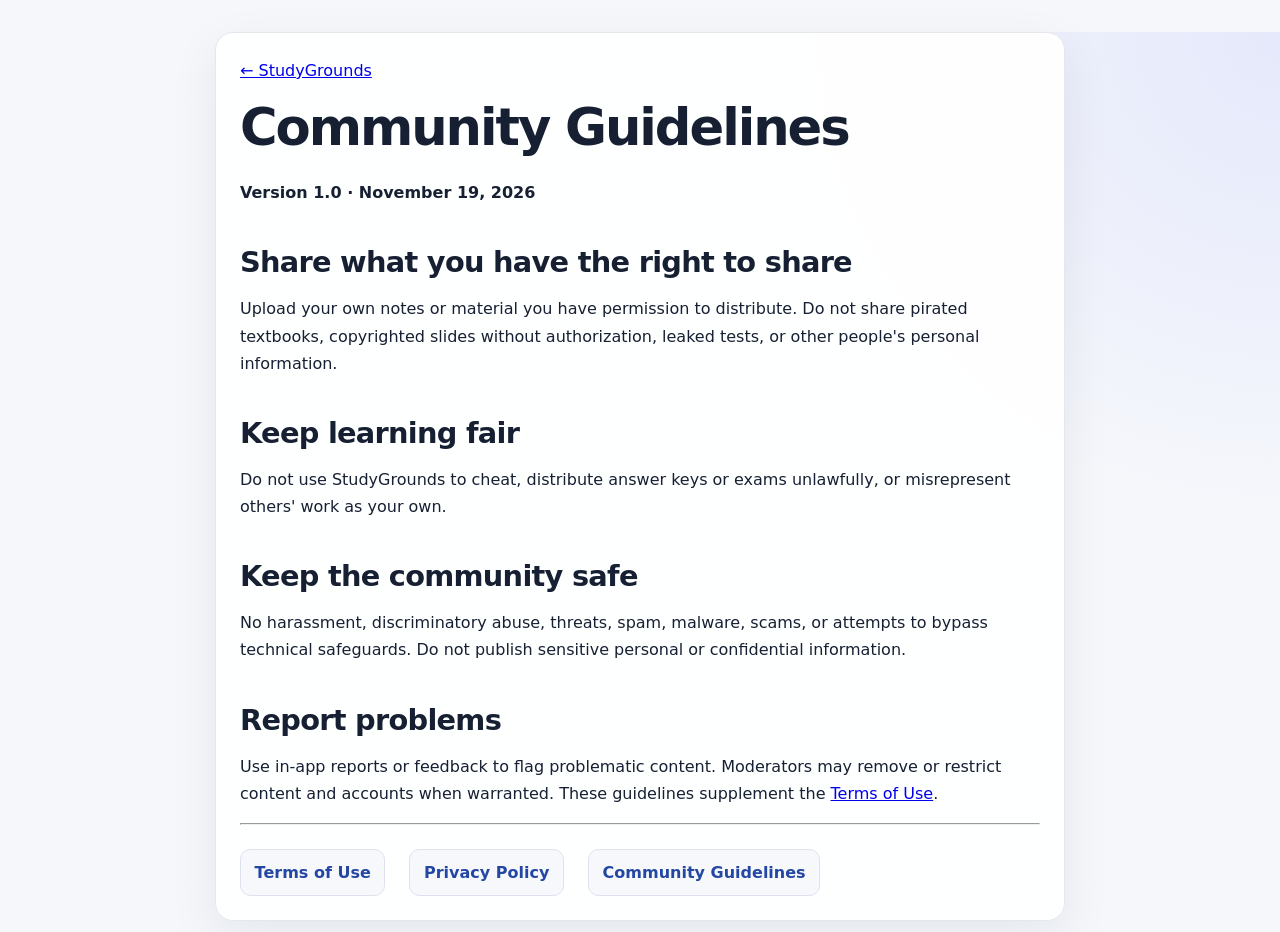
==== commit c8fd8cfb: "style(legal): separate and space legal document navigation links" ====
--- a/community-guidelines.html
+++ b/community-guidelines.html
@@ -1,5 +1,5 @@
-<!DOCTYPE html><html lang="en"><head><meta charset="UTF-8"><meta name="viewport" content="width=device-width,initial-scale=1"><meta name="robots" content="index,follow"><title>Community Guidelines | StudyGrounds</title><link rel="stylesheet" href="/styles.css"><style>.legal-document{max-width:850px;margin:2rem auto;padding:1.5rem;line-height:1.7}.legal-document h2{margin-top:2rem}.legal-links{display:flex;gap:1rem;flex-wrap:wrap}</style></head><body><main class="legal-document card"><a href="/">← StudyGrounds</a><h1>Community Guidelines</h1><p><strong>Version 1.0 · November 19, 2026</strong></p>
+<!DOCTYPE html><html lang="en"><head><meta charset="UTF-8"><meta name="viewport" content="width=device-width,initial-scale=1"><meta name="robots" content="index,follow"><title>Community Guidelines | StudyGrounds</title><link rel="stylesheet" href="/styles.css"><style>.legal-document{max-width:850px;margin:2rem auto;padding:1.5rem;line-height:1.7}.legal-document h2{margin-top:2rem}.legal-links{display:flex;align-items:center;gap:1rem 1.5rem;flex-wrap:wrap;padding-top:1rem}.legal-links a{display:inline-flex;align-items:center;min-height:2.75rem;padding:.55rem .85rem;border:1px solid #dbe2ee;border-radius:.65rem;background:#f6f8fc;color:#2347a2;text-decoration:none;font-weight:600}.legal-links a:hover,.legal-links a:focus-visible{background:#e9effc;text-decoration:underline}</style></head><body><main class="legal-document card"><a href="/">← StudyGrounds</a><h1>Community Guidelines</h1><p><strong>Version 1.0 · November 19, 2026</strong></p>
 <h2>Share what you have the right to share</h2><p>Upload your own notes or material you have permission to distribute. Do not share pirated textbooks, copyrighted slides without authorization, leaked tests, or other people's personal information.</p>
 <h2>Keep learning fair</h2><p>Do not use StudyGrounds to cheat, distribute answer keys or exams unlawfully, or misrepresent others' work as your own.</p>
 <h2>Keep the community safe</h2><p>No harassment, discriminatory abuse, threats, spam, malware, scams, or attempts to bypass technical safeguards. Do not publish sensitive personal or confidential information.</p>
-<h2>Report problems</h2><p>Use in-app reports or feedback to flag problematic content. Moderators may remove or restrict content and accounts when warranted. These guidelines supplement the <a href="/terms.html">Terms of Use</a>.</p><hr><nav class="legal-links" aria-label="Legal documents"><a href="/terms.html">Terms</a><a href="/privacy.html">Privacy</a><a href="/community-guidelines.html">Community Guidelines</a></nav></main></body></html>+<h2>Report problems</h2><p>Use in-app reports or feedback to flag problematic content. Moderators may remove or restrict content and accounts when warranted. These guidelines supplement the <a href="/terms.html">Terms of Use</a>.</p><hr><nav class="legal-links" aria-label="Legal documents"><a href="/terms.html">Terms of Use</a><a href="/privacy.html">Privacy Policy</a><a href="/community-guidelines.html">Community Guidelines</a></nav></main></body></html>
--- a/styles.css
+++ b/styles.css
@@ -3433,3 +3433,12 @@
     .reader-preferences-bar { display:flex; flex-wrap:wrap; gap:10px; }
     .reader-source-toolbar { flex-wrap:wrap; gap:8px; }
 }
+
+/* Legal documents and mandatory review */
+.legal-footer { display:flex; flex-wrap:wrap; gap:1.5rem; justify-content:center; padding:2rem 1rem; }
+.legal-gate { position:fixed; inset:0; z-index:99999; background:rgba(10,18,35,.85); display:flex; align-items:center; justify-content:center; padding:1rem; overflow-y:auto; }
+.legal-gate-dialog { width:min(100%,580px); max-height:calc(100vh - 2rem); overflow-y:auto; background:var(--surface,#fff); color:var(--text,#19283a); padding:clamp(1.25rem,4vw,2rem); border-radius:1rem; box-shadow:0 16px 55px rgba(0,0,0,.3); }
+.legal-gate-dialog form { display:grid; gap:1rem; }
+.legal-gate-dialog label { display:flex; align-items:flex-start; gap:.65rem; }
+.legal-gate-dialog input[type=checkbox] { width:1.2rem; height:1.2rem; flex-shrink:0; }
+.legal-gate-dialog a { text-decoration:underline; }
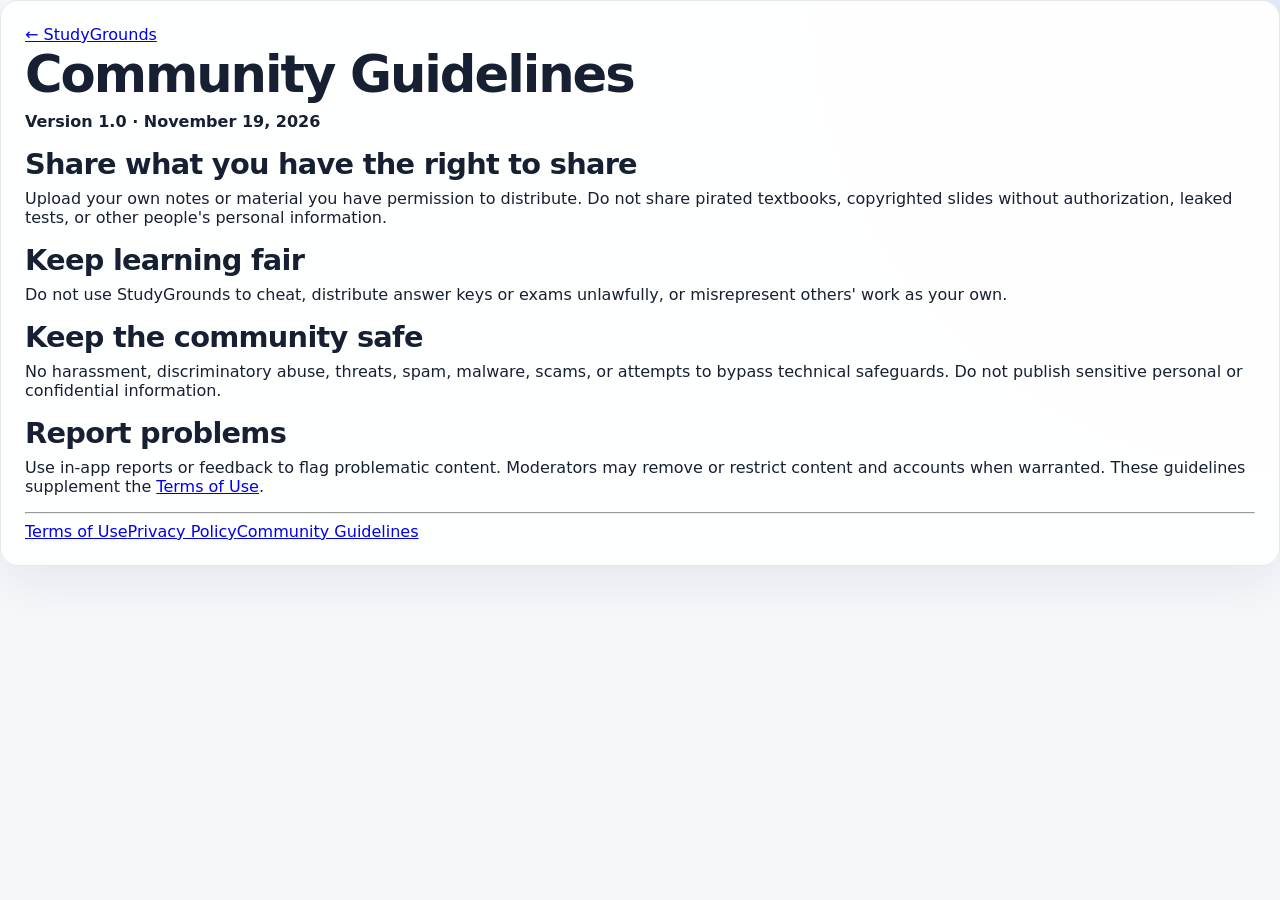
==== commit 4af496c6: "fix(legal): load legal layout under CSP and prevent stale policy HTML" ====
--- a/community-guidelines.html
+++ b/community-guidelines.html
@@ -1,4 +1,4 @@
-<!DOCTYPE html><html lang="en"><head><meta charset="UTF-8"><meta name="viewport" content="width=device-width,initial-scale=1"><meta name="robots" content="index,follow"><title>Community Guidelines | StudyGrounds</title><link rel="stylesheet" href="/styles.css"><style>.legal-document{max-width:850px;margin:2rem auto;padding:1.5rem;line-height:1.7}.legal-document h2{margin-top:2rem}.legal-links{display:flex;align-items:center;gap:1rem 1.5rem;flex-wrap:wrap;padding-top:1rem}.legal-links a{display:inline-flex;align-items:center;min-height:2.75rem;padding:.55rem .85rem;border:1px solid #dbe2ee;border-radius:.65rem;background:#f6f8fc;color:#2347a2;text-decoration:none;font-weight:600}.legal-links a:hover,.legal-links a:focus-visible{background:#e9effc;text-decoration:underline}</style></head><body><main class="legal-document card"><a href="/">← StudyGrounds</a><h1>Community Guidelines</h1><p><strong>Version 1.0 · November 19, 2026</strong></p>
+<!DOCTYPE html><html lang="en"><head><meta charset="UTF-8"><meta name="viewport" content="width=device-width,initial-scale=1"><meta name="robots" content="index,follow"><title>Community Guidelines | StudyGrounds</title><link rel="stylesheet" href="/styles.css"></head><body><main class="legal-document card"><a href="/">← StudyGrounds</a><h1>Community Guidelines</h1><p><strong>Version 1.0 · November 19, 2026</strong></p>
 <h2>Share what you have the right to share</h2><p>Upload your own notes or material you have permission to distribute. Do not share pirated textbooks, copyrighted slides without authorization, leaked tests, or other people's personal information.</p>
 <h2>Keep learning fair</h2><p>Do not use StudyGrounds to cheat, distribute answer keys or exams unlawfully, or misrepresent others' work as your own.</p>
 <h2>Keep the community safe</h2><p>No harassment, discriminatory abuse, threats, spam, malware, scams, or attempts to bypass technical safeguards. Do not publish sensitive personal or confidential information.</p>
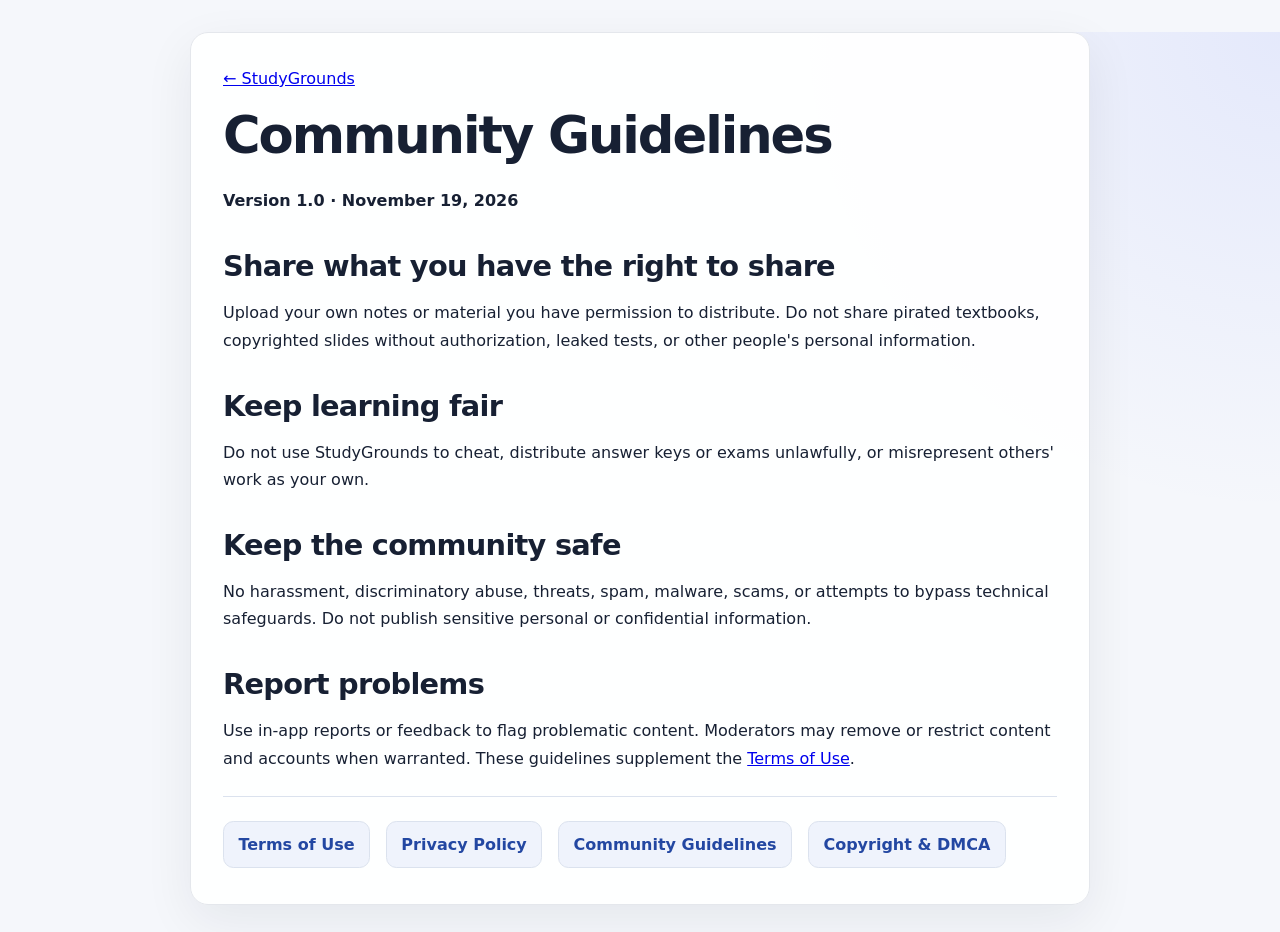
==== commit 5f40b12d: "feat(legal): enforce 13+ confirmation and link copyright policy" ====
--- a/community-guidelines.html
+++ b/community-guidelines.html
@@ -2,4 +2,4 @@
 <h2>Share what you have the right to share</h2><p>Upload your own notes or material you have permission to distribute. Do not share pirated textbooks, copyrighted slides without authorization, leaked tests, or other people's personal information.</p>
 <h2>Keep learning fair</h2><p>Do not use StudyGrounds to cheat, distribute answer keys or exams unlawfully, or misrepresent others' work as your own.</p>
 <h2>Keep the community safe</h2><p>No harassment, discriminatory abuse, threats, spam, malware, scams, or attempts to bypass technical safeguards. Do not publish sensitive personal or confidential information.</p>
-<h2>Report problems</h2><p>Use in-app reports or feedback to flag problematic content. Moderators may remove or restrict content and accounts when warranted. These guidelines supplement the <a href="/terms.html">Terms of Use</a>.</p><hr><nav class="legal-links" aria-label="Legal documents"><a href="/terms.html">Terms of Use</a><a href="/privacy.html">Privacy Policy</a><a href="/community-guidelines.html">Community Guidelines</a></nav></main></body></html>+<h2>Report problems</h2><p>Use in-app reports or feedback to flag problematic content. Moderators may remove or restrict content and accounts when warranted. These guidelines supplement the <a href="/terms.html">Terms of Use</a>.</p><hr><nav class="legal-links" aria-label="Legal documents"><a href="/terms.html">Terms of Use</a><a href="/privacy.html">Privacy Policy</a><a href="/community-guidelines.html">Community Guidelines</a><a href="/copyright.html">Copyright &amp; DMCA</a></nav></main></body></html>
--- a/styles.css
+++ b/styles.css
@@ -3442,3 +3442,40 @@
 .legal-gate-dialog label { display:flex; align-items:flex-start; gap:.65rem; }
 .legal-gate-dialog input[type=checkbox] { width:1.2rem; height:1.2rem; flex-shrink:0; }
 .legal-gate-dialog a { text-decoration:underline; }
+
+/* Public legal pages: external styles required by CloudFront CSP (style-src 'self'). */
+.legal-document {
+    width: min(900px, calc(100% - 32px));
+    max-width: 900px;
+    margin: 2rem auto;
+    padding: clamp(1.25rem, 3vw, 2rem);
+    line-height: 1.7;
+}
+.legal-document h2 { margin-top: 1.75rem; }
+.legal-document hr { border: 0; border-top: 1px solid #dbe2ee; margin: 1.5rem 0 .5rem; }
+.legal-document .legal-links {
+    display: flex;
+    align-items: center;
+    flex-wrap: wrap;
+    column-gap: 1rem;
+    row-gap: .75rem;
+    padding: 1rem 0 .25rem;
+}
+.legal-document .legal-links a {
+    display: inline-flex;
+    align-items: center;
+    justify-content: center;
+    min-height: 44px;
+    padding: .55rem .9rem;
+    border: 1px solid #dbe2ee;
+    border-radius: .65rem;
+    background: #eff3fc;
+    color: #2347a2;
+    text-decoration: none;
+    font-weight: 600;
+}
+.legal-document .legal-links a:hover,
+.legal-document .legal-links a:focus-visible {
+    background: #e0eafd;
+    text-decoration: underline;
+}
